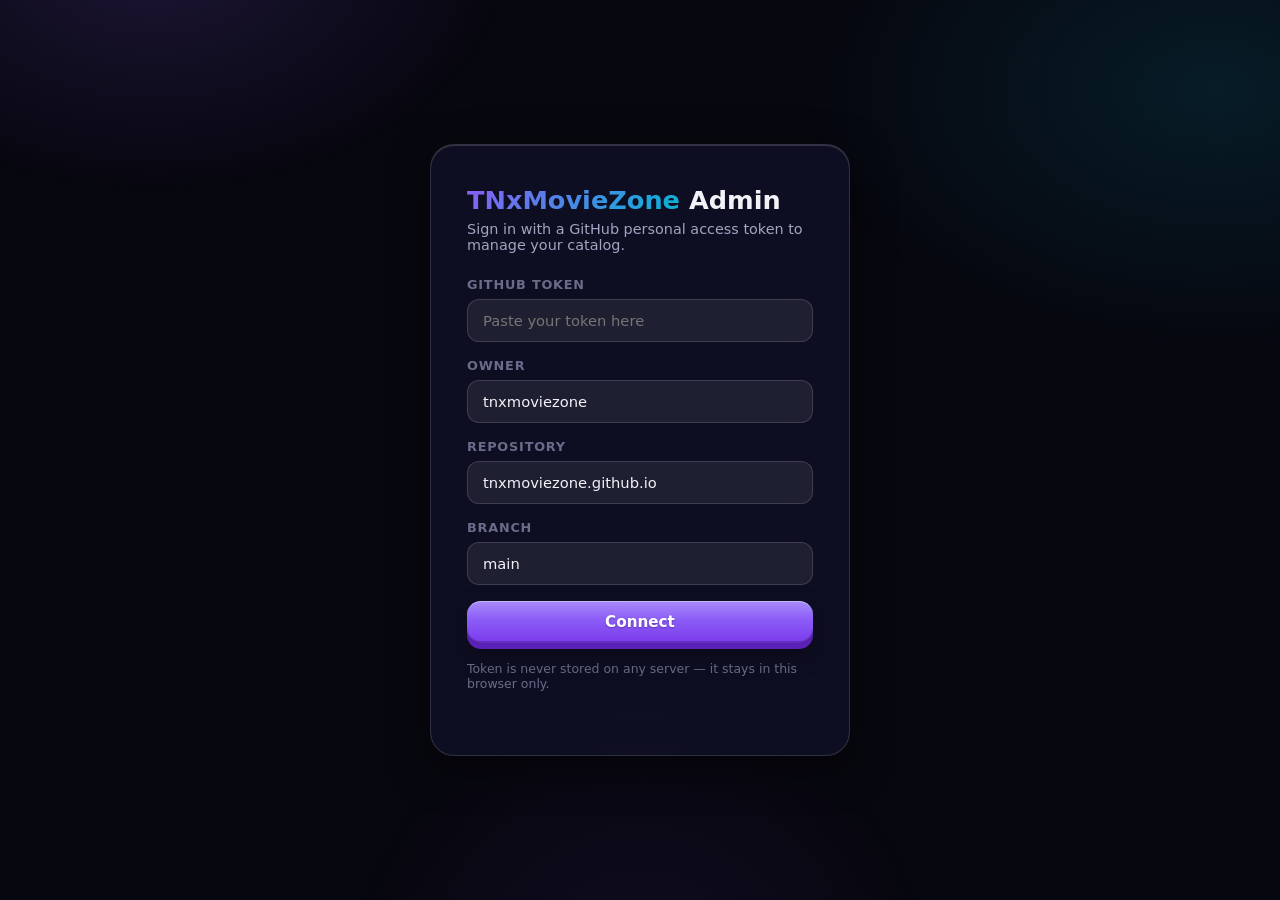
==== admin.html @ 7f8806cb "3D buttons + css v9" ====
<!DOCTYPE html>
<html lang="en" data-theme="dark">
<head>
<meta charset="UTF-8">
<meta name="viewport" content="width=device-width, initial-scale=1.0">
<title>Admin — TNxMovieZone</title>
<meta name="robots" content="noindex, nofollow">
<link rel="stylesheet" href="css/style.css?v=9">
<link rel="icon" href="logo/logo.png" type="image/png">
</head>
<body>

<!-- ============ LOGIN VIEW (div-based, NO form element) ============ -->
<div id="loginView" class="admin-login-wrap">
  <div class="login-card">
    <h1><span class="grad">TNxMovieZone</span> Admin</h1>
    <p>Sign in with a GitHub personal access token to manage your catalog.</p>
    <div class="login-err" id="loginError"></div>
    <div id="loginForm">
      <div class="field">
        <label for="ghToken">GitHub Token</label>
        <input type="password" id="ghToken" placeholder="Paste your token here" autocomplete="off" autocapitalize="off" spellcheck="false">
      </div>
      <div class="field">
        <label for="ghOwner">Owner</label>
        <input type="text" id="ghOwner" value="tnxmoviezone" autocomplete="off" spellcheck="false">
      </div>
      <div class="field">
        <label for="ghRepo">Repository</label>
        <input type="text" id="ghRepo" value="tnxmoviezone.github.io" autocomplete="off" spellcheck="false">
      </div>
      <div class="field">
        <label for="ghBranch">Branch</label>
        <input type="text" id="ghBranch" value="main" autocomplete="off" spellcheck="false">
      </div>
      <button type="button" class="btn btn-grad" id="loginBtn" style="width:100%" onclick="doAdminLogin()">Connect</button>
    </div>
    <p style="margin-top:18px;font-size:.78rem;color:var(--text-faint);">Token is never stored on any server — it stays in this browser only.</p>
  </div>
</div>

<!-- ============ DASHBOARD VIEW ============ -->
<div id="dashView" style="display:none;">
  <header class="header">
    <div class="wrap header-inner">
      <a href="index.html" class="logo">TNxMovieZone <span style="font-size:.7rem;color:var(--text-faint)">ADMIN</span></a>
      <div style="margin-left:auto;display:flex;gap:10px;">
        <button class="btn btn-ghost btn-sm" type="button" onclick="window.open('index.html','_blank')">View Site</button>
      </div>
    </div>
  </header>

  <main class="wrap">
    <div class="dash-head">
      <h1 style="font-size:1.6rem;font-weight:800;">Dashboard</h1>
      <button class="btn btn-grad" type="button" onclick="openMovieModal()">+ Add Movie</button>
    </div>

    <div class="stats">
      <div class="stat"><div class="n" id="stTotal">0</div><div class="l">Total Movies</div></div>
      <div class="stat"><div class="n" id="stFeatured">0</div><div class="l">Featured</div></div>
      <div class="stat"><div class="n" id="stTrending">0</div><div class="l">Trending</div></div>
      <div class="stat"><div class="n" id="stHidden">0</div><div class="l">Unlisted</div></div>
    </div>

    <div class="tabs">
      <button class="tab-btn on" type="button" data-tab="movies" onclick="switchTab('movies')">🎬 Movies</button>
      <button class="tab-btn" type="button" data-tab="settings" onclick="switchTab('settings')">⚙️ Site Settings</button>
      <button class="tab-btn" type="button" data-tab="cats" onclick="switchTab('cats')">🏷️ Categories</button>
      <button class="tab-btn" type="button" data-tab="ads" onclick="switchTab('ads')">📢 Ads</button>
    </div>

    <!-- Movies tab -->
    <div class="tab-pane on" id="tab-movies">
      <div class="field" style="max-width:340px;">
        <input type="text" id="movieSearch" placeholder="🔍 Filter movies..." oninput="filterMovieTable()">
      </div>
      <div class="tbl-wrap">
        <table>
          <thead>
            <tr><th>Poster</th><th>Title</th><th>Year</th><th>Genre</th><th>Flags</th><th>Status</th><th>Actions</th></tr>
          </thead>
          <tbody id="moviesTbody">
            <tr><td colspan="7" style="text-align:center;color:var(--text-faint)">Loading...</td></tr>
          </tbody>
        </table>
      </div>
    </div>

    <!-- Settings tab -->
    <div class="tab-pane" id="tab-settings">
      <div class="tbl-wrap" style="padding:24px;">
        <div class="field"><label>Site Name</label><input type="text" id="setSiteName"></div>
        <div class="field"><label>Logo URL (optional)</label><input type="text" id="setLogo"></div>
        <div class="field"><label>📤 Upload Logo from Device</label><input type="file" id="logoFile" accept="image/*" style="padding:10px;"><div id="logoUploadStatus" style="font-size:12px;color:#888;margin-top:6px;"></div></div>
        <div class="field"><button class="btn" type="button" onclick="removeLogo()" style="background:rgba(239,68,68,.12);color:#f66;border:1px solid rgba(239,68,68,.3);">🗑 Remove Logo</button></div>
        <div class="field"><label>Embed Server Template (use {tmdb} placeholder)</label><input type="text" id="setEmbed" placeholder="https://example.com/embed/movie/{tmdb}"></div>
        <div class="field"><label>📱 WhatsApp Number <small style="color:var(--text-faint)">(request/report-er jonno)</small></label><input type="text" id="setWhatsApp" placeholder="8801XXXXXXXXX"></div>
        <div class="field"><label>✈️ Telegram Link <small style="color:var(--text-faint)">(channel/group)</small></label><input type="text" id="setTelegram" placeholder="https://t.me/..."></div>
        <div class="field"><label>TMDB API Key (for auto-fill — get free at themoviedb.org)</label><input type="text" id="setTmdbKey" placeholder="Paste your TMDB API key" autocomplete="off" spellcheck="false"></div>
        <div class="field"><label>Announcement / Notice (optional)</label><input type="text" id="setNotice"></div>
        <div class="check-row"><input type="checkbox" id="setDarkDefault" checked> <label for="setDarkDefault" style="margin:0">Dark theme by default</label></div>
        <div style="margin-top:20px;display:flex;gap:12px;flex-wrap:wrap;"><button class="btn btn-grad" type="button" onclick="saveSettings()">Save Settings</button><button class="btn btn-danger" type="button" onclick="doLogout()">Disconnect</button></div>
      </div>
    </div>

    <!-- Categories tab -->
    <div class="tab-pane" id="tab-cats">
      <div class="tbl-wrap" style="padding:24px;">
        <div class="field"><label>Categories (one per line)</label><textarea id="setCats" rows="8"></textarea></div>
        <div><button class="btn btn-grad" type="button" onclick="saveCategories()">Save Categories</button></div>
      </div>
    </div>

    <!-- Ads tab -->
    <div class="tab-pane" id="tab-ads">
      <div class="tbl-wrap" style="padding:24px;">
        <div class="check-row" style="margin-bottom:16px;"><input type="checkbox" id="adsHeadEnabled"> <label for="adsHeadEnabled" style="margin:0">Enable Head Code</label></div>
        <div class="field"><label>Head Code (paste ad script for &lt;head&gt;)</label><textarea id="adsHead" rows="5" placeholder="<script>...</script>" spellcheck="false"></textarea></div>
        <div class="check-row" style="margin-bottom:16px;"><input type="checkbox" id="adsBodyEnabled"> <label for="adsBodyEnabled" style="margin:0">Enable Body Code</label></div>
        <div class="field"><label>Body Code (banner / popup ad code)</label><textarea id="adsBody" rows="5" placeholder="<script>...</script>" spellcheck="false"></textarea></div>
        <div><button class="btn btn-grad" type="button" onclick="saveAds()">Save Ads</button></div>
      </div>
    </div>
  </main>
</div>

<!-- ============ MOVIE MODAL ============ -->
<div class="modal-bg" id="movieModal">
  <div class="modal" style="position:relative;">
    <button type="button" class="modal-back" onclick="closeMovieModal()" aria-label="Back">← Back</button>
    <h2 id="modalTitle">Add Movie</h2>
    <input type="hidden" id="mId">
    <div class="field" id="tmdbSearchWrap" style="margin-bottom:16px;">
      <label>🔍 TMDB Search (auto-fill)</label>
      <input type="text" id="tmdbSearch" placeholder="Type movie name…" autocomplete="off" spellcheck="false">
      <div id="tmdbResults" style="display:none;max-height:220px;overflow-y:auto;margin-top:8px;border:1px solid rgba(139,92,246,.25);border-radius:12px;"></div>
    </div>
    <div class="grid2" style="display:grid;grid-template-columns:1fr 1fr;gap:14px;">
      <div class="field"><label>Title *</label><input type="text" id="mTitle"></div>
      <div class="field"><label>Year</label><input type="text" id="mYear"></div>
      <div class="field" style="grid-column:1/-1;"><label>🎬 Content Type</label><div id="typeSelect" class="cat-select"></div></div>
      <div class="field"><label>Release Date</label><input type="date" id="mReleaseDate"></div>
      <div class="field"><label>Genre</label><input type="text" id="mGenre"></div>
      <div class="field"><label>📂 Category <small style="color:var(--text-faint)">(TMDB theke auto-select hobe)</small></label><div id="catSelect" class="cat-select"></div><div style="display:flex;gap:8px;margin-top:8px;"><select id="catDropdown" style="flex:1;"><option value="">— Category select koro —</option></select><input type="text" id="newCatInput" placeholder="Notun category..." style="flex:1;"><button type="button" class="btn btn-ghost btn-sm" id="addCatBtn">+ Add</button></div></div>
      <div class="field"><label>Language</label><input type="text" id="mLang" placeholder="English, Hindi, Bengali…"></div>
      <div class="field"><label>Country</label><input type="text" id="mCountry" placeholder="USA, India, Bangladesh…"></div>
      <div class="field"><label>TMDB ID</label><input type="text" id="mTmdb"></div>
      <div class="field"><label>Rating (e.g. 8.2)</label><input type="text" id="mRating"></div>
      <div class="field"><label>Duration</label><input type="text" id="mDuration" placeholder="2h 15m"></div>
      <div class="field"><label>Director</label><input type="text" id="mDirector"></div>
      <div class="field"><label>Cast (comma separated)</label><input type="text" id="mCast"></div>
    </div>
    <div class="field"><label>Poster URL</label><input type="text" id="mPoster"></div>
    <div class="field"><label>📤 Upload Poster from Device (4K supported)</label><input type="file" id="mPosterFile" accept="image/*" style="padding:10px;"><div id="posterUploadStatus" style="font-size:12px;color:#888;margin-top:4px;"></div></div>
    <div class="field"><label>Backdrop URL</label><input type="text" id="mBackdrop"></div>
    <div class="field"><label>📤 Upload Backdrop from Device (4K supported)</label><input type="file" id="mBackdropFile" accept="image/*" style="padding:10px;"><div id="backdropUploadStatus" style="font-size:12px;color:#888;margin-top:4px;"></div></div>
    <div class="field">
      <label>🎬 Video Servers <small style="color:var(--text-faint)">(embed / iframe supported)</small></label>
      <div id="serverList"></div>
      <button type="button" class="btn btn-ghost btn-sm" id="addServerBtn" style="margin-top:8px;">+ Add Server</button>
    </div>
    <div class="field"><label>Description</label><textarea id="mDesc" rows="4"></textarea></div>
    <div class="field"><label>Search Keywords / Tags <small style="color:var(--text-faint)">(comma separated — improves search)</small></label><input type="text" id="mTags" placeholder="action thriller, rajinikanth, jailer..."></div>
    <div class="field"><label>🎬 Trailer URL <small style="color:var(--text-faint)">(YouTube)</small></label><input type="text" id="mTrailer" placeholder="https://youtube.com/watch?v=..."></div>
    <div class="field"><label>🏷️ Quality</label><select id="mQuality"><option value="">— Select —</option><option>HD</option><option>FHD</option><option>4K</option><option>CAM</option><option>HDTS</option><option>HDTC</option><option>DVD</option><option>WEB-DL</option><option>BluRay</option></select></div>
    <div class="field"><label>📺 Episodes <small style="color:var(--text-faint)">(thakle Web Series-e show hobe)</small></label><input type="text" id="mEpisodes" placeholder="e.g. 12 ba S1: 8, S2: 10"></div>
    <div class="field"><label>🔞 Age Rating</label><select id="mAge"><option value="">— Select —</option><option>U</option><option>U/A</option><option>A</option><option>18+</option></select></div>
    <div style="display:flex;gap:18px;flex-wrap:wrap;margin-top:6px;">
      <label class="toggle-row"><input type="checkbox" id="mFeatured" class="toggle-input"><span class="toggle-sw"></span> Featured</label>
      <label class="toggle-row"><input type="checkbox" id="mTrending" class="toggle-input"><span class="toggle-sw"></span> Trending</label>
      <label class="toggle-row"><input type="checkbox" id="mListed" class="toggle-input" checked><span class="toggle-sw"></span> Listed <small style="color:var(--text-faint)">(visible on site)</small></label>
    </div>
    <div class="modal-actions">
      <button class="btn btn-ghost" type="button" onclick="closeMovieModal()">Cancel</button>
      <button class="btn btn-danger" type="button" id="mDeleteBtn" style="display:none" onclick="deleteMovie()">Delete</button>
      <button class="btn btn-grad" type="button" onclick="saveMovie()">Save Movie</button>
    </div>
  </div>
</div>

<div class="toast" id="toast"></div>

<script src="js/admin.js?v=6"></script>
</body>
</html>
---- css/style.css ----
/* ============================================================
   VIOLETFLEX — Premium dark streaming theme
   Electric purple #8b5cf6 + cyan #06b6d4 gradient accents
   Glassmorphism cards, smooth animations
   ============================================================ */

:root {
  --bg-0: #07070f;
  --bg-1: #0c0c1a;
  --bg-2: #12122a;
  --purple: #8b5cf6;
  --purple-soft: #a78bfa;
  --cyan: #06b6d4;
  --cyan-soft: #22d3ee;
  --grad: linear-gradient(135deg, #8b5cf6 0%, #06b6d4 100%);
  --grad-soft: linear-gradient(135deg, rgba(139,92,246,.25) 0%, rgba(6,182,212,.25) 100%);
  --text: #f1f1f7;
  --text-dim: #a3a3c2;
  --text-faint: #6b6b8a;
  --glass: rgba(255,255,255,.07);
  --glass-border: rgba(255,255,255,.14);
  --glass-highlight: rgba(255,255,255,.16);
  --card: rgba(18,18,42,.72);
  --danger: #f43f5e;
  --success: #10b981;
  --warn: #f59e0b;
  --radius: 16px;
  --shadow: 0 12px 40px rgba(0,0,0,.55);
  --transition: .28s cubic-bezier(.4,0,.2,1);
}

[data-theme="light"] {
  --bg-0: #f4f4fa;
  --bg-1: #ffffff;
  --bg-2: #eceaf7;
  --text: #17172b;
  --text-dim: #55557a;
  --text-faint: #9a9ab5;
  --glass: rgba(255,255,255,.65);
  --glass-border: rgba(20,20,60,.10);
  --card: rgba(255,255,255,.85);
  --shadow: 0 12px 40px rgba(80,70,160,.14);
}

* { margin: 0; padding: 0; box-sizing: border-box; }

html { scroll-behavior: smooth; }

body {
  font-family: 'Inter', 'Segoe UI', system-ui, -apple-system, sans-serif;
  background: var(--bg-0);
  color: var(--text);
  min-height: 100vh;
  transition: background var(--transition), color var(--transition);
  overflow-x: hidden;
}

/* Ambient background glow */
body::before {
  content: '';
  position: fixed;
  inset: 0;
  pointer-events: none;
  z-index: 0;
  background:
    radial-gradient(600px 400px at 12% -5%, rgba(139,92,246,.16), transparent 60%),
    radial-gradient(700px 450px at 95% 10%, rgba(6,182,212,.12), transparent 60%),
    radial-gradient(500px 500px at 50% 110%, rgba(139,92,246,.08), transparent 60%);
}

[data-theme="light"] body::before { opacity: .5; }

a { color: inherit; text-decoration: none; }
button { font-family: inherit; cursor: pointer; }
img { display: block; max-width: 100%; }

.wrap { max-width: 100%; margin: 0 auto; padding: 0 20px; position: relative; z-index: 1; }

/* ---------- Header ---------- */
.header {
  position: sticky;
  top: 0;
  z-index: 50;
  backdrop-filter: blur(28px) saturate(180%);
  -webkit-backdrop-filter: blur(28px) saturate(180%);
  background: color-mix(in srgb, var(--bg-0) 72%, transparent);
  border-bottom: 1px solid var(--glass-border);
}
.header-inner {
  display: flex;
  align-items: center;
  gap: 18px;
  height: 64px;
}
.logo {
  font-size: 1.45rem;
  font-weight: 800;
  letter-spacing: -.5px;
  background: var(--grad);
  -webkit-background-clip: text;
  background-clip: text;
  color: transparent;
  white-space: nowrap;
}
.logo img { height: 34px; width: auto; }
.nav { display: flex; gap: 4px; margin-left: 8px; }
.nav a {
  padding: 8px 14px;
  border-radius: 10px;
  font-size: .9rem;
  font-weight: 600;
  color: var(--text-dim);
  transition: var(--transition);
}
.nav a:hover, .nav a.active { color: var(--text); background: var(--glass); }
.header-search { margin-left: auto; position: relative; }
.header-search input {
  width: 220px;
  padding: 10px 14px 10px 38px;
  border-radius: 12px;
  border: 1px solid var(--glass-border);
  background: var(--glass);
  color: var(--text);
  font-size: .88rem;
  outline: none;
  transition: var(--transition);
}
.header-search input:focus { border-color: var(--purple); box-shadow: 0 0 0 3px rgba(139,92,246,.18); width: 280px; }
.header-search .icon { position: absolute; left: 12px; top: 50%; transform: translateY(-50%); opacity: .55; }
.icon-btn {
  width: 40px; height: 40px;
  border-radius: 12px;
  border: 1px solid var(--glass-border);
  background: var(--glass);
  color: var(--text);
  font-size: 1.1rem;
  display: grid; place-items: center;
  backdrop-filter: blur(12px); -webkit-backdrop-filter: blur(12px);
  box-shadow: inset 0 1px 0 var(--glass-highlight), 0 3px 0 rgba(0,0,0,.25), 0 6px 14px rgba(0,0,0,.3);
  transition: var(--transition);
}
.icon-btn:hover { border-color: var(--purple); transform: translateY(-1px); }
.icon-btn:active { transform: translateY(2px); box-shadow: inset 0 1px 0 var(--glass-highlight), 0 1px 0 rgba(0,0,0,.25); }

/* ---------- Buttons ---------- */
.btn {
  display: inline-flex; align-items: center; justify-content: center; gap: 8px;
  padding: 12px 26px;
  border: none; border-radius: 14px;
  font-size: .95rem; font-weight: 700;
  transition: var(--transition);
}
.btn-grad {
  background: linear-gradient(180deg, #a78bfa 0%, #8b5cf6 45%, #7c3aed 100%);
  color: #fff;
  text-shadow: 0 1px 2px rgba(0,0,0,.3);
  box-shadow: inset 0 1px 0 rgba(255,255,255,.35), inset 0 -2px 0 rgba(0,0,0,.2), 0 6px 0 #5b21b6, 0 10px 24px rgba(0,0,0,.4);
}
.btn-grad:hover { transform: translateY(-2px); box-shadow: inset 0 1px 0 rgba(255,255,255,.35), inset 0 -2px 0 rgba(0,0,0,.2), 0 8px 0 #5b21b6, 0 14px 32px rgba(139,92,246,.45); }
.btn-grad:active { transform: translateY(4px); box-shadow: inset 0 1px 0 rgba(255,255,255,.25), inset 0 -1px 0 rgba(0,0,0,.2), 0 2px 0 #5b21b6, 0 4px 12px rgba(0,0,0,.4); }
.btn-ghost {
  background: var(--glass); color: var(--text);
  border: 1px solid var(--glass-border);
  backdrop-filter: blur(16px); -webkit-backdrop-filter: blur(16px);
  box-shadow: inset 0 1px 0 var(--glass-highlight), 0 4px 0 rgba(0,0,0,.25), 0 8px 20px rgba(0,0,0,.3);
}
.btn-ghost:hover { border-color: var(--purple); transform: translateY(-2px); box-shadow: inset 0 1px 0 var(--glass-highlight), 0 6px 0 rgba(0,0,0,.25), 0 12px 24px rgba(0,0,0,.35); }
.btn-ghost:active { transform: translateY(3px); box-shadow: inset 0 1px 0 var(--glass-highlight), 0 1px 0 rgba(0,0,0,.25), 0 4px 10px rgba(0,0,0,.3); }
.btn-danger { background: rgba(244,63,94,.14); color: var(--danger); border: 1px solid rgba(244,63,94,.35); }
.btn-danger:hover { background: rgba(244,63,94,.25); }
.btn-sm { padding: 8px 16px; font-size: .82rem; border-radius: 10px; }
.btn:disabled { opacity: .5; cursor: not-allowed; transform: none; }

/* ---------- Hero ---------- */
.hero {
  position: relative;
  border-radius: 24px;
  overflow: hidden;
  margin: 22px 0 34px;
  min-height: 460px;
  display: flex;
  align-items: flex-end;
  box-shadow: var(--shadow);
  isolation: isolate;
}
.hero-bg { position: absolute; inset: 0; z-index: -2; }
.hero-bg img { width: 100%; height: 100%; object-fit: cover; }
.hero-shade {
  position: absolute; inset: 0; z-index: -1;
  background: linear-gradient(180deg, rgba(7,7,15,.25) 0%, rgba(7,7,15,.55) 45%, var(--bg-0) 100%),
              linear-gradient(90deg, rgba(7,7,15,.75) 0%, transparent 60%);
}
/* Light mode billboard: soft light — backdrop visible */
[data-theme="light"] .hero-shade {
  background: linear-gradient(180deg, rgba(244,244,250,.05) 0%, rgba(244,244,250,.2) 60%, var(--bg-0) 100%),
              linear-gradient(90deg, rgba(244,244,250,.6) 0%, rgba(244,244,250,.12) 55%, transparent 85%);
}
[data-theme="light"] .hero-bg img { filter:none; }
[data-theme="light"] .hero-title { color:#0d0d1f; text-shadow:none; }
[data-theme="light"] .hero-desc { color:#33334f; text-shadow:none; }
[data-theme="light"] .hero-meta { color:#44445f; text-shadow:none; }
[data-theme="light"] .hero-badge { background:rgba(255,255,255,.7); }
.hero-content { padding: 44px; max-width: 640px; animation: riseIn .7s ease both; }
.hero-badge {
  display: inline-flex; align-items: center; gap: 8px;
  font-size: .75rem; font-weight: 700; letter-spacing: 1.5px; text-transform: uppercase;
  padding: 7px 14px; border-radius: 999px;
  background: var(--glass); border: 1px solid var(--glass-border);
  backdrop-filter: blur(16px); color: var(--cyan-soft); margin-bottom: 16px;
}
.hero-title {
  font-size: clamp(2rem, 4.5vw, 3.4rem);
  font-weight: 800; letter-spacing: -1px; line-height: 1.08; margin-bottom: 12px;
}
.hero-meta { display: flex; flex-wrap: wrap; gap: 10px; align-items: center; color: var(--text-dim); font-size: .9rem; margin-bottom: 14px; }
.imdb { background: #f5c518; color: #000; font-weight: 800; font-size: .78rem; padding: 3px 8px; border-radius: 6px; }
.hero-desc { color: var(--text-dim); font-size: .98rem; line-height: 1.65; margin-bottom: 22px; display: -webkit-box; -webkit-line-clamp: 3; -webkit-box-orient: vertical; overflow: hidden; }
.hero-actions { display: flex; gap: 12px; flex-wrap: wrap; }
.hero-dots { position: absolute; bottom: 10px; right: 30px; display: flex; gap: 8px; }
.hero-dots button { width: 26px; height: 5px; border-radius: 3px; border: none; background: rgba(255,255,255,.25); transition: var(--transition); }
.hero-dots button.on { background: var(--grad); width: 40px; }

@keyframes riseIn { from { opacity: 0; transform: translateY(24px); } to { opacity: 1; transform: none; } }
@keyframes fadeIn { from { opacity: 0; } to { opacity: 1; } }

/* ---------- Rows ---------- */
.row-sec { margin-bottom: 36px; }
.row-head { display: flex; align-items: center; justify-content: space-between; margin-bottom: 16px; }
.row-title { font-size: 1.25rem; font-weight: 800; letter-spacing: -.3px; display: flex; align-items: center; gap: 10px; }
.row-title::before { content: ''; width: 5px; height: 22px; border-radius: 3px; background: var(--grad); }
.row-link { font-size: .85rem; font-weight: 600; color: var(--cyan-soft); }
.poster-row { display: flex; gap: 14px; overflow-x: auto; padding: 6px 2px 14px; scrollbar-width: thin; scrollbar-color: var(--purple) transparent; }
.poster-row::-webkit-scrollbar { height: 6px; }
.poster-row::-webkit-scrollbar-thumb { background: var(--grad); border-radius: 3px; }

.card {
  flex: 0 0 168px;
  border-radius: var(--radius);
  overflow: hidden;
  background: var(--card);
  border: 1px solid var(--glass-border);
  backdrop-filter: blur(22px) saturate(160%);
  -webkit-backdrop-filter: blur(22px) saturate(160%);
  box-shadow: inset 0 1px 0 var(--glass-highlight), 0 8px 32px rgba(0,0,0,.35);
  transition: var(--transition);
  animation: fadeIn .5s ease both;
}
.card:hover { transform: translateY(-7px) scale(1.02); border-color: rgba(139,92,246,.5); box-shadow: 0 18px 44px rgba(139,92,246,.22); }
.card-poster { position: relative; aspect-ratio: 2/3; overflow: hidden; }
.card-poster img { width: 100%; height: 100%; object-fit: cover; transition: transform .5s ease; }
.card:hover .card-poster img { transform: scale(1.07); }
.card-play {
  position: absolute; inset: 0; display: grid; place-items: center;
  background: rgba(7,7,15,.45); opacity: 0; transition: var(--transition);
}
.card:hover .card-play { opacity: 1; }
.card-play span {
  width: 52px; height: 52px; border-radius: 50%;
  background: var(--grad); display: grid; place-items: center;
  font-size: 1.2rem; color: #fff; box-shadow: 0 8px 24px rgba(139,92,246,.5);
}
.card-badge { position: absolute; top: 8px; left: 8px; font-size: .68rem; font-weight: 800; padding: 4px 9px; border-radius: 8px; background: var(--grad); color: #fff; }
.card-info { padding: 11px 12px 13px; }
.card-title { font-size: .88rem; font-weight: 700; white-space: nowrap; overflow: hidden; text-overflow: ellipsis; margin-bottom: 5px; }
.card-sub { font-size: .76rem; color: var(--text-faint); display: flex; justify-content: space-between; align-items: center; }
.card-sub .imdb { font-size: .68rem; padding: 2px 6px; }

/* ---------- Category chips ---------- */
.chips { display: flex; gap: 10px; overflow-x: auto; padding: 4px 2px 12px; margin-bottom: 8px; }
.chip {
  flex: 0 0 auto; padding: 9px 18px; border-radius: 999px;
  background: var(--glass); border: 1px solid var(--glass-border);
  font-size: .85rem; font-weight: 600; color: var(--text-dim);
  transition: var(--transition);
}
.chip:hover { border-color: var(--purple); color: var(--text); }
.chip.on { background: var(--grad); color: #fff; border-color: transparent; box-shadow: 0 6px 18px rgba(139,92,246,.35); }

/* ---------- Grid ---------- */
.grid { display: grid; grid-template-columns: repeat(auto-fill, minmax(160px, 1fr)); gap: 16px; }
.grid .card { flex: none; }

/* ---------- Movie detail ---------- */
.detail-hero { position: relative; border-radius: 24px; overflow: hidden; margin: 22px 0; min-height: 420px; isolation: isolate; box-shadow: var(--shadow); }
.detail-body { display: flex; gap: 28px; margin: -110px 0 30px; position: relative; z-index: 2; padding: 0 30px; }
.detail-poster { width: 230px; flex: none; aspect-ratio: 2/3; border-radius: 18px; overflow: hidden; box-shadow: var(--shadow); border: 1px solid var(--glass-border); }
.detail-poster img { width: 100%; height: 100%; object-fit: cover; display: block; }
.detail-info { padding-top: 118px; flex: 1; min-width: 0; }
.detail-title { font-size: clamp(1.7rem, 3.5vw, 2.6rem); font-weight: 800; letter-spacing: -.5px; margin-bottom: 10px; }
.detail-meta { display: flex; flex-wrap: wrap; gap: 10px; align-items: center; color: var(--text-dim); font-size: .92rem; margin-bottom: 14px; }
.detail-desc { color: var(--text-dim); line-height: 1.7; margin-bottom: 20px; max-width: 720px; }
.detail-extra { display: grid; grid-template-columns: repeat(auto-fit, minmax(200px, 1fr)); gap: 12px; margin-bottom: 22px; }
.extra-box { background: var(--card); border: 1px solid var(--glass-border); border-radius: 12px; padding: 12px 16px; backdrop-filter: blur(18px); box-shadow: inset 0 1px 0 var(--glass-highlight); }
.extra-box .k { font-size: .72rem; text-transform: uppercase; letter-spacing: 1px; color: var(--text-faint); margin-bottom: 4px; }
.extra-box .v { font-weight: 600; font-size: .92rem; }

/* ---------- Watch page ---------- */
.player-wrap { margin: 22px 0; }
.server-bar {
  display: flex; gap: 10px; flex-wrap: wrap; align-items: center;
  background: var(--card); border: 1px solid var(--glass-border);
  border-radius: 16px; padding: 14px 18px; margin-bottom: 16px;
  backdrop-filter: blur(14px);
}
.server-bar .lbl { font-size: .82rem; font-weight: 700; text-transform: uppercase; letter-spacing: 1px; color: var(--text-faint); margin-right: 6px; }
.srv-btn {
  padding: 10px 20px; border-radius: 12px; border: 1px solid var(--glass-border);
  background: var(--glass); color: var(--text-dim); font-weight: 700; font-size: .88rem;
  transition: var(--transition);
}
.srv-btn:hover { border-color: var(--cyan); color: var(--text); }
.srv-btn.on { background: var(--grad); color: #fff; border-color: transparent; box-shadow: 0 6px 18px rgba(139,92,246,.4); }
.player-frame {
  position: relative; border-radius: 20px; overflow: hidden;
  background: #000; aspect-ratio: 16/9; box-shadow: var(--shadow);
  border: 1px solid var(--glass-border);
}
.player-frame iframe, .player-frame video { position: absolute; inset: 0; width: 100%; height: 100%; border: none; }
.player-loading {
  position: absolute; inset: 0; display: grid; place-items: center;
  background: #050508; color: var(--text-dim); flex-direction: column; gap: 14px;
}
.spinner {
  width: 52px; height: 52px; border-radius: 50%;
  border: 4px solid rgba(139,92,246,.2); border-top-color: var(--purple);
  animation: spin 1s linear infinite;
}
@keyframes spin { to { transform: rotate(360deg); } }
.toast {
  position: fixed; bottom: 26px; left: 50%; transform: translateX(-50%) translateY(80px);
  background: var(--card); border: 1px solid var(--glass-border);
  backdrop-filter: blur(16px); padding: 13px 22px; border-radius: 14px;
  font-size: .9rem; font-weight: 600; z-index: 200; opacity: 0; transition: var(--transition);
  box-shadow: var(--shadow); max-width: 90vw; text-align: center;
}
.toast.show { opacity: 1; transform: translateX(-50%) translateY(0); }

/* ---------- Admin ---------- */
.admin-login-wrap { min-height: 100vh; display: grid; place-items: center; padding: 20px; }
.login-card {
  width: 100%; max-width: 420px;
  background: var(--card); border: 1px solid var(--glass-border);
  border-radius: 24px; padding: 40px 36px;
  backdrop-filter: blur(30px) saturate(170%); -webkit-backdrop-filter: blur(30px) saturate(170%);
  box-shadow: inset 0 1px 0 var(--glass-highlight), var(--shadow);
  animation: riseIn .5s ease both;
}
.login-card h1 { font-size: 1.6rem; font-weight: 800; margin-bottom: 6px; }
.login-card h1 .grad { background: var(--grad); -webkit-background-clip: text; background-clip: text; color: transparent; }
.login-card p { color: var(--text-dim); font-size: .9rem; margin-bottom: 24px; }
.field { margin-bottom: 16px; }
.field label { display: block; font-size: .8rem; font-weight: 700; text-transform: uppercase; letter-spacing: .8px; color: var(--text-faint); margin-bottom: 7px; }
.field input, .field select, .field textarea {
  width: 100%; padding: 12px 15px; border-radius: 12px;
  border: 1px solid var(--glass-border); background: var(--glass);
  color: var(--text); font-size: .92rem; font-family: inherit; outline: none;
  transition: var(--transition);
}
.field input:focus, .field select:focus, .field textarea:focus { border-color: var(--purple); box-shadow: 0 0 0 3px rgba(139,92,246,.16); }
.field textarea { min-height: 90px; resize: vertical; }
.login-err { display: none; background: rgba(244,63,94,.12); border: 1px solid rgba(244,63,94,.35); color: #fb7185; padding: 11px 15px; border-radius: 12px; font-size: .86rem; margin-bottom: 16px; }
.login-err.show { display: block; }

.dash-head { display: flex; align-items: center; justify-content: space-between; padding: 22px 0; flex-wrap: wrap; gap: 14px; }
.stats { display: grid; grid-template-columns: repeat(auto-fit, minmax(150px, 1fr)); gap: 14px; margin-bottom: 26px; }
.stat {
  background: var(--card); border: 1px solid var(--glass-border); border-radius: 16px;
  padding: 20px; backdrop-filter: blur(14px); position: relative; overflow: hidden;
}
.stat::after { content: ''; position: absolute; top: 0; left: 0; right: 0; height: 3px; background: var(--grad); }
.stat .n { font-size: 1.9rem; font-weight: 800; }
.stat .l { font-size: .78rem; color: var(--text-faint); text-transform: uppercase; letter-spacing: 1px; margin-top: 4px; }

.tabs { display: flex; gap: 8px; margin-bottom: 20px; flex-wrap: wrap; position: sticky; top: 64px; z-index: 40; padding: 10px 0; background: color-mix(in srgb, var(--bg-0) 82%, transparent); backdrop-filter: blur(14px); }
.tab-btn { padding: 10px 20px; border-radius: 12px; border: 1px solid var(--glass-border); background: var(--glass); color: var(--text-dim); font-weight: 700; font-size: .88rem; transition: var(--transition); }
.tab-btn.on { background: var(--grad); color: #fff; border-color: transparent; }
.tab-pane { display: none; animation: fadeIn .35s ease; }
.tab-pane.on { display: block; }

.tbl-wrap { overflow-x: auto; border-radius: 16px; border: 1px solid var(--glass-border); background: var(--card); backdrop-filter: blur(14px); }
table { width: 100%; border-collapse: collapse; font-size: .88rem; }
th { text-align: left; padding: 13px 16px; font-size: .74rem; text-transform: uppercase; letter-spacing: 1px; color: var(--text-faint); border-bottom: 1px solid var(--glass-border); white-space: nowrap; }
td { padding: 12px 16px; border-bottom: 1px solid var(--glass-border); vertical-align: middle; }
tr:last-child td { border-bottom: none; }
tr:hover td { background: rgba(139,92,246,.05); }
.tbl-poster { width: 44px; height: 64px; object-fit: cover; border-radius: 8px; }
.pill { display: inline-block; font-size: .7rem; font-weight: 700; padding: 4px 10px; border-radius: 999px; background: var(--grad-soft); border: 1px solid var(--glass-border); }
.row-actions { display: flex; gap: 8px; white-space: nowrap; }

/* Modal */
.modal-bg { position: fixed; inset: 0; background: rgba(4,4,10,.72); backdrop-filter: blur(8px); z-index: 100; display: none; align-items: flex-start; justify-content: center; padding: 30px 16px; overflow-y: auto; }
.modal-bg.show { display: flex; }
.modal {
  width: 100%; max-width: 640px; background: var(--card);
  border: 1px solid var(--glass-border); border-radius: 22px; padding: 30px;
  backdrop-filter: blur(30px) saturate(170%);
  -webkit-backdrop-filter: blur(30px) saturate(170%);
  box-shadow: inset 0 1px 0 var(--glass-highlight), var(--shadow);
  animation: riseIn .35s ease both;
}
.modal h2 { font-size: 1.3rem; font-weight: 800; margin-bottom: 20px; }
.modal .grid2 { display: grid; grid-template-columns: 1fr 1fr; gap: 14px; }
.modal-actions { display: flex; gap: 12px; justify-content: flex-end; margin-top: 22px; }
.check-row { display: flex; align-items: center; gap: 10px; font-size: .9rem; font-weight: 600; }
.check-row input { width: 18px; height: 18px; accent-color: var(--purple); }

.footer { border-top: 1px solid var(--glass-border); margin-top: 50px; padding: 30px 0; color: var(--text-faint); font-size: .85rem; }
.footer-inner { display: flex; justify-content: space-between; align-items: center; flex-wrap: wrap; gap: 12px; }

/* Empty / loading states */
.empty { text-align: center; padding: 60px 20px; color: var(--text-faint); }
.empty .big { font-size: 3rem; margin-bottom: 12px; }
.skel { border-radius: var(--radius); background: linear-gradient(90deg, var(--glass) 25%, rgba(255,255,255,.09) 50%, var(--glass) 75%); background-size: 200% 100%; animation: shimmer 1.4s infinite; }
@keyframes shimmer { to { background-position: -200% 0; } }

/* Search results dropdown */
.search-results {
  position: absolute; top: calc(100% + 8px); right: 0; width: 340px; max-height: 420px; overflow-y: auto;
  background: var(--bg-1); border: 1px solid var(--glass-border); border-radius: 16px;
  box-shadow: var(--shadow); z-index: 60; display: none;
}
.search-results.show { display: block; animation: fadeIn .25s ease; }
.sr-item { display: flex; gap: 12px; padding: 10px 14px; align-items: center; transition: var(--transition); }
.sr-item:hover { background: rgba(139,92,246,.08); }
.sr-item img { width: 40px; height: 58px; object-fit: cover; border-radius: 8px; }
.sr-item .t { font-weight: 700; font-size: .88rem; }
.sr-item .s { font-size: .76rem; color: var(--text-faint); }

/* Responsive */
@media (max-width: 860px) {
  .wrap { padding: 0 20px; }
  .nav { display: none; }
  .header-search input { width: 150px; }
  .header-search input:focus { width: 180px; }
  .hero { min-height: 380px; }
  .hero-content { padding: 26px; }
  .card { flex-basis: 138px; }
  .detail-body { flex-direction: column; padding: 0 18px; margin-top: -80px; }
  .detail-poster { flex: none; width: 150px; }
  .detail-top-row { gap:14px; }
  .detail-side-extra .detail-extra { grid-template-columns:1fr; gap:8px; }
  .detail-side-extra .extra-box { padding:10px 12px; }
  .detail-side-extra .extra-box .k { font-size:10px; }
  .detail-side-extra .extra-box .v { font-size:13px; }
  .detail-info { padding-top: 0; }
  .modal .grid2 { grid-template-columns: 1fr; }
  .dash-head { flex-direction: column; align-items: flex-start; }
}

/* Toggle switch */
.toggle-row { display:inline-flex; align-items:center; gap:10px; cursor:pointer; font-size:14px; color:var(--text); }
.toggle-input { display:none; }
.toggle-sw {
  width:44px; height:24px; border-radius:999px; flex:none;
  background:rgba(255,255,255,.12); border:1px solid rgba(255,255,255,.15);
  position:relative; transition:all .25s ease;
}
.toggle-sw::after {
  content:''; position:absolute; top:2px; left:2px;
  width:18px; height:18px; border-radius:50%;
  background:#888; transition:all .25s ease;
}
.toggle-input:checked + .toggle-sw {
  background:linear-gradient(135deg,#8b5cf6,#06b6d4);
  border-color:transparent;
}
.toggle-input:checked + .toggle-sw::after { left:22px; background:#fff; }
.toggle-sw.toggle-sm { width:36px; height:20px; }
.toggle-sw.toggle-sm::after { width:14px; height:14px; }
.toggle-input:checked + .toggle-sw.toggle-sm::after { left:18px; }

.detail-poster-col { display:flex; flex-direction:column; gap:12px; flex:none; }
.detail-top-row { display:flex; gap:20px; align-items:flex-start; min-width:0; }
.detail-side-extra { flex:1; min-width:0; padding-top:4px; }
.detail-side-extra .detail-extra { grid-template-columns:1fr; margin-bottom:0; }
.detail-hero { position:relative; }
.back-overlay {
  position:absolute; top:16px; left:16px; z-index:5;
  background:rgba(255,255,255,.92) !important;
  color:#1a1a2e !important;
  font-weight:700;
  backdrop-filter:blur(8px); -webkit-backdrop-filter:blur(8px);
  box-shadow:0 4px 16px rgba(0,0,0,.3);
}
.btn-watch-side { text-align:center; }

/* Hero cast strip */
.hero-cast { display:flex; gap:8px; margin:12px 0 4px; }
.hcast-item img { width:38px; height:38px; border-radius:50%; object-fit:cover; border:2px solid rgba(139,92,246,.4); }
.hcast-noimg { width:38px; height:38px; border-radius:50%; display:grid; place-items:center; font-size:1.1rem; background:var(--grad-soft); border:2px solid rgba(139,92,246,.4); }

/* Search results full grid */
.search-grid { display:grid; grid-template-columns:repeat(auto-fill,minmax(140px,1fr)); gap:16px; margin-top:14px; }
.search-grid .card { animation:riseIn .5s cubic-bezier(.22,1,.36,1) both; }
.search-grid .card:nth-child(2) { animation-delay:.04s; }
.search-grid .card:nth-child(3) { animation-delay:.08s; }
.search-grid .card:nth-child(4) { animation-delay:.12s; }
.search-grid .card:nth-child(5) { animation-delay:.16s; }
.search-grid .card:nth-child(n+6) { animation-delay:.2s; }
#searchSec .row-head { display:flex; align-items:center; justify-content:space-between; }

/* Cast — horizontal auto-adjust scroll */
.cast-grid { display:flex; gap:12px; margin-top:12px; overflow-x:auto; padding-bottom:8px; -webkit-overflow-scrolling:touch; scrollbar-width:thin; }
.cast-grid::-webkit-scrollbar { height:6px; }
.cast-grid::-webkit-scrollbar-thumb { background:rgba(139,92,246,.4); border-radius:3px; }
.cast-card { text-align:center; flex:0 0 72px; }
.cast-card img { width:100%; aspect-ratio:1/1; object-fit:cover; border-radius:50%; border:1px solid rgba(139,92,246,.25); }
.cast-noimg { width:100%; aspect-ratio:1/1; display:grid; place-items:center; font-size:1.4rem; border-radius:50%; background:var(--grad-soft); border:1px solid rgba(139,92,246,.25); }
.cast-name { font-size:10px; margin-top:4px; color:var(--text); font-weight:600; line-height:1.2; overflow:hidden; text-overflow:ellipsis; white-space:nowrap; }
.cast-char { font-size:9px; color:var(--text-faint); line-height:1.2; overflow:hidden; text-overflow:ellipsis; white-space:nowrap; }

/* 4K image support — crisp high-res rendering */
img { image-rendering: -webkit-optimize-contrast; }
.hero-bg img, .detail-backdrop img {
  image-rendering: auto;
}

/* Notice / announcement popup (center modal) */
.notice-modal-bg {
  position: fixed;
  inset: 0;
  background: rgba(0,0,0,.65);
  backdrop-filter: blur(6px);
  -webkit-backdrop-filter: blur(6px);
  display: flex;
  align-items: center;
  justify-content: center;
  z-index: 9999;
  padding: 20px;
  animation: fadeIn .25s ease;
}
.notice-modal {
  position: relative;
  max-width: 420px;
  width: 100%;
  background: var(--card, #16162a);
  border: 1px solid rgba(139,92,246,.35);
  border-radius: 20px;
  padding: 36px 28px 28px;
  text-align: center;
  box-shadow: 0 20px 60px rgba(139,92,246,.25);
  animation: popIn .3s ease;
}
.notice-modal-icon { font-size: 44px; margin-bottom: 12px; }
.notice-modal h3 {
  margin: 0 0 10px;
  font-size: 20px;
  background: linear-gradient(135deg, #8b5cf6, #06b6d4);
  -webkit-background-clip: text;
  background-clip: text;
  -webkit-text-fill-color: transparent;
}
.notice-modal p { margin: 0; color: var(--text); font-size: 15px; line-height: 1.6; }
.notice-close {
  position: absolute;
  top: 10px; right: 12px;
  background: none; border: none;
  color: var(--muted, #888);
  font-size: 18px; cursor: pointer;
  padding: 6px;
}
.notice-close:hover { color: #f66; }
@keyframes fadeIn { from { opacity: 0; } to { opacity: 1; } }
@keyframes popIn { from { transform: scale(.92); opacity: 0; } to { transform: scale(1); opacity: 1; } }

/* ============ PRO ANIMATION SYSTEM ============ */

/* --- page entrance --- */
@keyframes riseIn { from { opacity:0; transform:translateY(28px); } to { opacity:1; transform:translateY(0); } }
@keyframes fadeSlideL { from { opacity:0; transform:translateX(-24px); } to { opacity:1; transform:translateX(0); } }
@keyframes scaleIn { from { opacity:0; transform:scale(.94); } to { opacity:1; transform:scale(1); } }
@keyframes kenburns { 0% { transform:scale(1); } 100% { transform:scale(1.12); } }
@keyframes floatY { 0%,100% { transform:translateY(0); } 50% { transform:translateY(-8px); } }
@keyframes shimmer { 0% { background-position:-400px 0; } 100% { background-position:400px 0; } }
@keyframes glowPulse { 0%,100% { box-shadow:0 0 18px rgba(139,92,246,.35); } 50% { box-shadow:0 0 34px rgba(6,182,212,.5); } }
@keyframes spin { to { transform:rotate(360deg); } }

/* --- scroll reveal --- */
.reveal { opacity:0; transform:translateY(26px); transition:opacity .7s cubic-bezier(.22,1,.36,1), transform .7s cubic-bezier(.22,1,.36,1); }
.reveal.in { opacity:1; transform:none; }

/* --- hero --- */
.hero-bg img { animation:kenburns 18s ease-in-out infinite alternate; }
.hero-content > * { animation:riseIn .8s cubic-bezier(.22,1,.36,1) both; }
.hero-content > *:nth-child(2) { animation-delay:.08s; }
.hero-content > *:nth-child(3) { animation-delay:.16s; }
.hero-content > *:nth-child(4) { animation-delay:.24s; }
.hero-content > *:nth-child(5) { animation-delay:.32s; }
.hero-badge { animation:floatY 4s ease-in-out infinite; }

/* --- movie cards: 3D tilt + lift --- */
.card { transition:transform .35s cubic-bezier(.22,1,.36,1), box-shadow .35s ease; transform-style:preserve-3d; will-change:transform; }
.card:hover { transform:translateY(-8px) scale(1.03); box-shadow:0 18px 44px rgba(0,0,0,.5), 0 0 24px rgba(139,92,246,.25); z-index:2; }
.card-poster { overflow:hidden; }
.card-poster img { transition:transform .6s cubic-bezier(.22,1,.36,1); }
.card:hover .card-poster img { transform:scale(1.1); }

/* --- stagger rows on load --- */
.poster-row .card { animation:riseIn .6s cubic-bezier(.22,1,.36,1) both; }
.poster-row .card:nth-child(2) { animation-delay:.05s; }
.poster-row .card:nth-child(3) { animation-delay:.1s; }
.poster-row .card:nth-child(4) { animation-delay:.15s; }
.poster-row .card:nth-child(5) { animation-delay:.2s; }
.poster-row .card:nth-child(6) { animation-delay:.25s; }
.poster-row .card:nth-child(n+7) { animation-delay:.3s; }

/* --- buttons: magnetic glow --- */
.btn { transition:transform .2s ease, box-shadow .3s ease, filter .2s ease; position:relative; overflow:hidden; }
.btn:hover { transform:translateY(-2px); filter:brightness(1.1); }
.btn:active { transform:translateY(0) scale(.98); }
.btn-grad:hover { box-shadow:0 8px 28px rgba(139,92,246,.5); animation:glowPulse 2s ease-in-out infinite; }
.btn::after { content:''; position:absolute; top:0; left:-80%; width:50%; height:100%; background:linear-gradient(100deg,transparent,rgba(255,255,255,.25),transparent); transform:skewX(-20deg); transition:left .5s ease; }
.btn:hover::after { left:130%; }

/* --- chips --- */
.chip { transition:all .25s cubic-bezier(.22,1,.36,1); }
.chip:hover { transform:translateY(-2px); }
.chip.on { animation:scaleIn .3s ease; }

/* --- cast --- */
.cast-card { transition:transform .25s ease; }
.cast-card:hover { transform:translateY(-4px) scale(1.06); }
.cast-card img { transition:box-shadow .3s ease; }
.cast-card:hover img { box-shadow:0 0 18px rgba(139,92,246,.5); }
.hcast-item { transition:transform .25s ease; }
.hcast-item:hover { transform:scale(1.18); }

/* --- detail page --- */
.detail-poster img { transition:transform .5s ease, box-shadow .5s ease; }
.detail-poster:hover img { transform:scale(1.03); box-shadow:0 16px 40px rgba(139,92,246,.3); }
.extra-box { transition:transform .25s ease, border-color .25s ease; animation:riseIn .5s both; }
.extra-box:hover { transform:translateY(-3px); border-color:rgba(139,92,246,.5); }
.extra-box:nth-child(2) { animation-delay:.06s; }
.extra-box:nth-child(3) { animation-delay:.12s; }
.extra-box:nth-child(4) { animation-delay:.18s; }

/* --- skeleton shimmer --- */
.sk { background:linear-gradient(90deg, rgba(255,255,255,.05) 25%, rgba(255,255,255,.12) 50%, rgba(255,255,255,.05) 75%); background-size:800px 100%; animation:shimmer 1.4s linear infinite; border-radius:12px; }

/* --- modal / toast --- */
.modal.show .modal-box { animation:popIn .35s cubic-bezier(.22,1,.36,1); }
.toast.show { animation:fadeSlideL .3s ease; }

/* --- toggle switch smooth --- */
.toggle-sw { transition:all .3s cubic-bezier(.22,1,.36,1); }
.toggle-sw::after { transition:all .3s cubic-bezier(.34,1.56,.64,1); }

/* --- admin table rows --- */
.tbl-wrap tbody tr { transition:background .2s ease, transform .2s ease; }
.tbl-wrap tbody tr:hover { background:rgba(139,92,246,.07); transform:translateX(4px); }

/* --- theme toggle --- */
.theme-btn { transition:transform .3s ease; }
.theme-btn:hover { transform:rotate(20deg) scale(1.1); }

/* --- search results --- */
.sr-item { animation:fadeSlideL .25s ease both; }
.sr-item:nth-child(2) { animation-delay:.04s; }
.sr-item:nth-child(3) { animation-delay:.08s; }
.sr-item:nth-child(4) { animation-delay:.12s; }

/* --- watch page --- */
.player-frame { animation:scaleIn .5s cubic-bezier(.22,1,.36,1); }
.server-btn { transition:all .25s ease; }
.server-btn:hover { transform:translateY(-2px); }
.server-btn.active { animation:glowPulse 2.5s ease-in-out infinite; }

/* --- back button --- */
.back-overlay { transition:transform .25s ease, background .25s ease; }
.back-overlay:hover { transform:translateX(-4px); }

/* --- reduced motion --- */
@media (prefers-reduced-motion: reduce) {
  *, *::before, *::after { animation-duration:.01ms !important; transition-duration:.01ms !important; }
}

/* ============ ADMIN PRO ANIMATIONS ============ */

/* --- dashboard stat cards --- */
.stat { animation:riseIn .6s cubic-bezier(.22,1,.36,1) both; transition:transform .3s ease, box-shadow .3s ease; }
.stat:nth-child(2) { animation-delay:.08s; }
.stat:nth-child(3) { animation-delay:.16s; }
.stat:nth-child(4) { animation-delay:.24s; }
.stat:hover { transform:translateY(-4px) scale(1.02); box-shadow:0 12px 32px rgba(139,92,246,.25); }
.stat .n { background:linear-gradient(135deg,#8b5cf6,#06b6d4); -webkit-background-clip:text; background-clip:text; -webkit-text-fill-color:transparent; }

/* --- form fields --- */
.field input, .field select, .field textarea { transition:border-color .25s ease, box-shadow .25s ease, transform .2s ease; }
.field input:focus, .field select:focus, .field textarea:focus { transform:translateY(-1px); box-shadow:0 0 0 3px rgba(139,92,246,.2), 0 4px 16px rgba(139,92,246,.15); }

/* --- tab buttons --- */
.tab-btn { transition:all .25s cubic-bezier(.22,1,.36,1); position:relative; }
.tab-btn:hover { transform:translateY(-2px); }
.tab-btn.on { animation:scaleIn .3s ease; }
.tab-pane { animation:fadeIn .35s ease; }

/* --- login card --- */
.login-card { animation:popIn .5s cubic-bezier(.22,1,.36,1); }

/* --- admin buttons --- */
.btn-danger:hover { box-shadow:0 8px 24px rgba(239,68,68,.4); }
.btn-ghost:hover { background:rgba(139,92,246,.12); }

/* --- movie modal --- */
.modal-box { max-height:92vh; }
.grid2 .field { animation:riseIn .4s both; }
.grid2 .field:nth-child(2) { animation-delay:.03s; }
.grid2 .field:nth-child(3) { animation-delay:.06s; }
.grid2 .field:nth-child(4) { animation-delay:.09s; }

/* --- TMDB results --- */
.tmdb-item { transition:transform .2s ease, background .2s ease; animation:fadeSlideL .3s both; }
.tmdb-item:hover { transform:translateX(6px); background:rgba(139,92,246,.1); }

/* --- logo preview --- */
.logo-preview img { transition:transform .3s ease; }
.logo-preview img:hover { transform:scale(1.05); }

/* --- section headers --- */
.dash-head h2, .sec-title { animation:fadeSlideL .5s ease both; }

/* --- scroll-triggered card pop (touch friendly) --- */
@media (hover: none) {
  .reveal.in .card { animation:riseIn .5s cubic-bezier(.22,1,.36,1) both; }
  .reveal.in .card:nth-child(2) { animation-delay:.04s; }
  .reveal.in .card:nth-child(3) { animation-delay:.08s; }
  .reveal.in .card:nth-child(n+4) { animation-delay:.12s; }
}

/* --- modal back button (top-right) --- */
.modal-back {
  position:absolute; top:14px; right:14px; z-index:5;
  background:rgba(139,92,246,.12); border:1px solid rgba(139,92,246,.3);
  color:var(--text); font-size:13px; font-weight:600;
  padding:8px 14px; border-radius:10px; cursor:pointer;
  transition:all .25s ease;
}
.modal-back:hover { background:rgba(139,92,246,.25); transform:translateX(-3px); }

/* --- category selector --- */
.cat-select { display:flex; flex-wrap:wrap; gap:8px; margin-top:6px; }
.cat-select .chip { cursor:pointer; user-select:none; }
.cat-select .chip.on { background:var(--grad); color:#fff; border-color:transparent; }

/* --- quality badge --- */
.q-badge {
  position:absolute; top:8px; right:8px; z-index:3;
  background:linear-gradient(135deg,#8b5cf6,#06b6d4);
  color:#fff; font-size:10px; font-weight:800; letter-spacing:.5px;
  padding:3px 8px; border-radius:6px;
  box-shadow:0 2px 10px rgba(0,0,0,.4);
}
.card-poster { position:relative; }
.d-quality {
  display:inline-block; margin-left:8px;
  background:linear-gradient(135deg,#8b5cf6,#06b6d4);
  color:#fff; font-size:11px; font-weight:800;
  padding:3px 10px; border-radius:6px; vertical-align:middle;
}

/* --- watchlist button --- */
.wl-btn {
  position:absolute; bottom:8px; right:8px; z-index:3;
  background:rgba(0,0,0,.6); border:none; border-radius:50%;
  width:32px; height:32px; font-size:16px; cursor:pointer;
  backdrop-filter:blur(4px); transition:transform .2s;
}
.wl-btn:hover { transform:scale(1.15); }
.wl-btn.on { background:rgba(255,50,80,.25); }

/* --- age badge --- */
.a-badge {
  position:absolute; bottom:8px; left:8px; z-index:3;
  background:rgba(255,60,60,.9); color:#fff;
  font-size:10px; font-weight:800; padding:3px 8px; border-radius:6px;
}
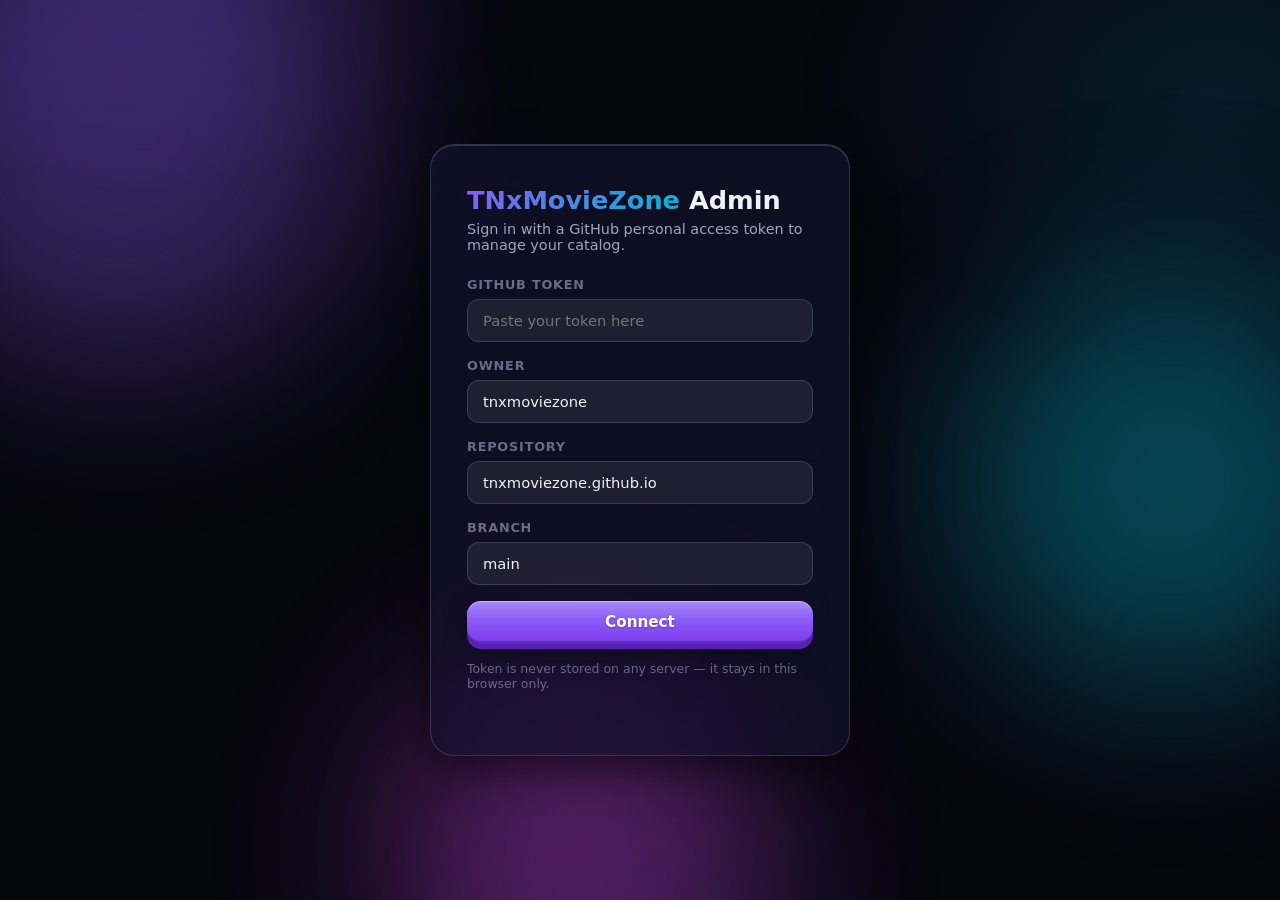
==== commit 37574bc4: "4 new effects: shine/tilt/aurora/ripple + css v11" ====
--- a/admin.html
+++ b/admin.html
@@ -5,10 +5,11 @@
 <meta name="viewport" content="width=device-width, initial-scale=1.0">
 <title>Admin — TNxMovieZone</title>
 <meta name="robots" content="noindex, nofollow">
-<link rel="stylesheet" href="css/style.css?v=9">
+<link rel="stylesheet" href="css/style.css?v=11">
 <link rel="icon" href="logo/logo.png" type="image/png">
 </head>
 <body>
+<div class="aurora-bg" aria-hidden="true"><span></span><span></span><span></span></div>
 
 <!-- ============ LOGIN VIEW (div-based, NO form element) ============ -->
 <div id="loginView" class="admin-login-wrap">
@@ -45,6 +46,7 @@
     <div class="wrap header-inner">
       <a href="index.html" class="logo">TNxMovieZone <span style="font-size:.7rem;color:var(--text-faint)">ADMIN</span></a>
       <div style="margin-left:auto;display:flex;gap:10px;">
+        <button class="icon-btn" id="themeToggle" title="Toggle theme" type="button">🌙</button>
         <button class="btn btn-ghost btn-sm" type="button" onclick="window.open('index.html','_blank')">View Site</button>
       </div>
     </div>
@@ -181,6 +183,44 @@
 
 <div class="toast" id="toast"></div>
 
-<script src="js/admin.js?v=6"></script>
+<script src="js/admin.js?v=7"></script>
+<script>
+/* 3D tilt + ripple effects (2026-10-19) */
+(function(){
+  var fine = window.matchMedia('(pointer:fine)').matches;
+  var reduced = window.matchMedia('(prefers-reduced-motion: reduce)').matches;
+  if (fine && !reduced) {
+    document.addEventListener('mousemove', function(e){
+      var card = e.target.closest ? e.target.closest('.card') : null;
+      document.querySelectorAll('.card.tilting').forEach(function(c){
+        if (c !== card) { c.style.transform=''; c.classList.remove('tilting'); }
+      });
+      if (!card) return;
+      var r = card.getBoundingClientRect();
+      var x = (e.clientX - r.left)/r.width - .5, y = (e.clientY - r.top)/r.height - .5;
+      card.classList.add('tilting');
+      card.style.transform = 'perspective(800px) rotateX('+(-y*10).toFixed(1)+'deg) rotateY('+(x*12).toFixed(1)+'deg) translateY(-4px)';
+    });
+    document.addEventListener('mouseout', function(e){
+      var card = e.target.closest ? e.target.closest('.card') : null;
+      if (card && !card.contains(e.relatedTarget)) { card.style.transform=''; card.classList.remove('tilting'); }
+    });
+  }
+  if (!reduced) {
+    document.addEventListener('click', function(e){
+      var btn = e.target.closest ? e.target.closest('.btn') : null;
+      if (!btn) return;
+      var r = btn.getBoundingClientRect(), d = Math.max(r.width, r.height);
+      var s = document.createElement('span');
+      s.className='ripple';
+      s.style.width = s.style.height = d+'px';
+      s.style.left = (e.clientX - r.left - d/2)+'px';
+      s.style.top = (e.clientY - r.top - d/2)+'px';
+      btn.appendChild(s);
+      setTimeout(function(){ s.remove(); }, 650);
+    });
+  }
+})();
+</script>
 </body>
 </html>
--- a/css/style.css
+++ b/css/style.css
@@ -20,6 +20,7 @@
   --glass: rgba(255,255,255,.07);
   --glass-border: rgba(255,255,255,.14);
   --glass-highlight: rgba(255,255,255,.16);
+  --depth: rgba(0,0,0,.25);
   --card: rgba(18,18,42,.72);
   --danger: #f43f5e;
   --success: #10b981;
@@ -37,8 +38,10 @@
   --text-dim: #55557a;
   --text-faint: #9a9ab5;
   --glass: rgba(255,255,255,.65);
-  --glass-border: rgba(20,20,60,.10);
-  --card: rgba(255,255,255,.85);
+  --glass-border: rgba(20,20,60,.12);
+  --glass-highlight: rgba(255,255,255,.9);
+  --card: rgba(255,255,255,.8);
+  --depth: rgba(20,20,60,.16);
   --shadow: 0 12px 40px rgba(80,70,160,.14);
 }
 
@@ -136,11 +139,11 @@
   font-size: 1.1rem;
   display: grid; place-items: center;
   backdrop-filter: blur(12px); -webkit-backdrop-filter: blur(12px);
-  box-shadow: inset 0 1px 0 var(--glass-highlight), 0 3px 0 rgba(0,0,0,.25), 0 6px 14px rgba(0,0,0,.3);
+  box-shadow: inset 0 1px 0 var(--glass-highlight), 0 3px 0 var(--depth), 0 6px 14px rgba(0,0,0,.3);
   transition: var(--transition);
 }
 .icon-btn:hover { border-color: var(--purple); transform: translateY(-1px); }
-.icon-btn:active { transform: translateY(2px); box-shadow: inset 0 1px 0 var(--glass-highlight), 0 1px 0 rgba(0,0,0,.25); }
+.icon-btn:active { transform: translateY(2px); box-shadow: inset 0 1px 0 var(--glass-highlight), 0 1px 0 var(--depth); }
 
 /* ---------- Buttons ---------- */
 .btn {
@@ -162,10 +165,10 @@
   background: var(--glass); color: var(--text);
   border: 1px solid var(--glass-border);
   backdrop-filter: blur(16px); -webkit-backdrop-filter: blur(16px);
-  box-shadow: inset 0 1px 0 var(--glass-highlight), 0 4px 0 rgba(0,0,0,.25), 0 8px 20px rgba(0,0,0,.3);
-}
-.btn-ghost:hover { border-color: var(--purple); transform: translateY(-2px); box-shadow: inset 0 1px 0 var(--glass-highlight), 0 6px 0 rgba(0,0,0,.25), 0 12px 24px rgba(0,0,0,.35); }
-.btn-ghost:active { transform: translateY(3px); box-shadow: inset 0 1px 0 var(--glass-highlight), 0 1px 0 rgba(0,0,0,.25), 0 4px 10px rgba(0,0,0,.3); }
+  box-shadow: inset 0 1px 0 var(--glass-highlight), 0 4px 0 var(--depth), 0 8px 20px rgba(0,0,0,.3);
+}
+.btn-ghost:hover { border-color: var(--purple); transform: translateY(-2px); box-shadow: inset 0 1px 0 var(--glass-highlight), 0 6px 0 var(--depth), 0 12px 24px rgba(0,0,0,.35); }
+.btn-ghost:active { transform: translateY(3px); box-shadow: inset 0 1px 0 var(--glass-highlight), 0 1px 0 var(--depth), 0 4px 10px rgba(0,0,0,.3); }
 .btn-danger { background: rgba(244,63,94,.14); color: var(--danger); border: 1px solid rgba(244,63,94,.35); }
 .btn-danger:hover { background: rgba(244,63,94,.25); }
 .btn-sm { padding: 8px 16px; font-size: .82rem; border-radius: 10px; }
@@ -774,3 +777,51 @@
   background:rgba(255,60,60,.9); color:#fff;
   font-size:10px; font-weight:800; padding:3px 8px; border-radius:6px;
 }
+
+/* ============ 4 new effects (2026-10-19) ============ */
+
+/* --- 1. Card shine sweep --- */
+.card { position: relative; }
+.card::after {
+  content: ""; position: absolute; top: 0; left: -80%; z-index: 2;
+  width: 60%; height: 100%;
+  background: linear-gradient(105deg, transparent, rgba(255,255,255,.22), transparent);
+  transform: skewX(-20deg);
+  transition: left .7s ease;
+  pointer-events: none;
+}
+.card:hover::after { left: 130%; }
+
+/* --- 3. Animated aurora background --- */
+.aurora-bg { position: fixed; inset: 0; z-index: -1; overflow: hidden; pointer-events: none; }
+.aurora-bg span {
+  position: absolute; border-radius: 50%;
+  filter: blur(90px); opacity: .35;
+  animation: auroraFloat 18s ease-in-out infinite alternate;
+}
+.aurora-bg span:nth-child(1) { width: 480px; height: 480px; left: -120px; top: -120px; background: #8b5cf6; }
+.aurora-bg span:nth-child(2) { width: 420px; height: 420px; right: -100px; top: 30%; background: #06b6d4; animation-delay: -6s; animation-duration: 22s; }
+.aurora-bg span:nth-child(3) { width: 380px; height: 380px; left: 30%; bottom: -140px; background: #d946ef; animation-delay: -12s; animation-duration: 26s; }
+@keyframes auroraFloat {
+  0% { transform: translate(0,0) scale(1); }
+  50% { transform: translate(60px,40px) scale(1.12); }
+  100% { transform: translate(-40px,80px) scale(.95); }
+}
+[data-theme="light"] .aurora-bg span { opacity: .18; }
+
+/* --- 4. Button ripple --- */
+.btn { position: relative; overflow: hidden; }
+.ripple {
+  position: absolute; border-radius: 50%;
+  background: rgba(255,255,255,.45);
+  transform: scale(0); pointer-events: none;
+  animation: rippleAnim .6s ease-out forwards;
+}
+@keyframes rippleAnim { to { transform: scale(3); opacity: 0; } }
+
+/* --- reduced motion guard --- */
+@media (prefers-reduced-motion: reduce) {
+  .aurora-bg span { animation: none; }
+  .card::after { display: none; }
+  .ripple { display: none; }
+}
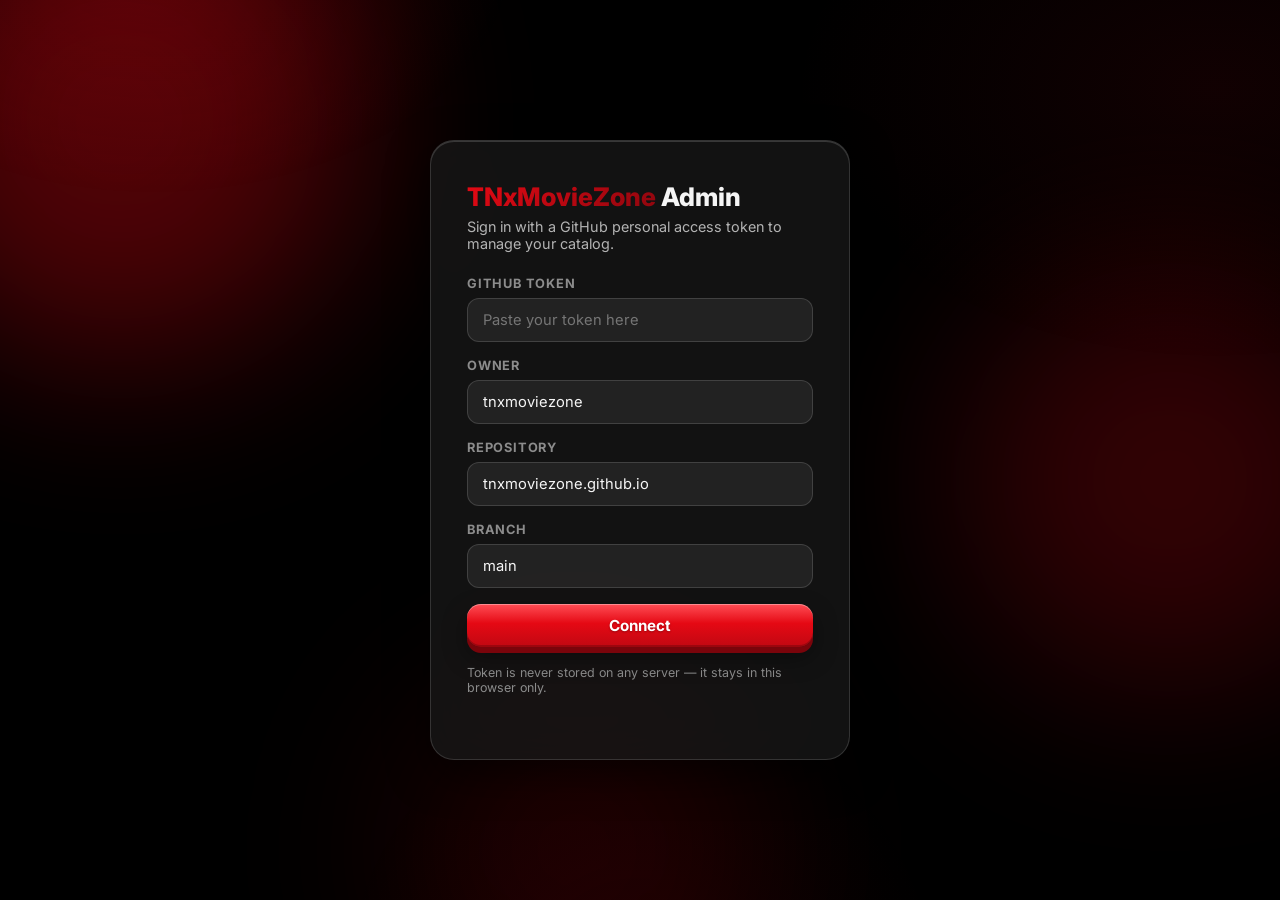
==== commit f6d0c2ef: "theme: Netflix black + red (style.css v15, Bebas Neue + Inter fonts) (admin.html)" ====
--- a/admin.html
+++ b/admin.html
@@ -5,7 +5,10 @@
 <meta name="viewport" content="width=device-width, initial-scale=1.0">
 <title>Admin — TNxMovieZone</title>
 <meta name="robots" content="noindex, nofollow">
-<link rel="stylesheet" href="css/style.css?v=11">
+<link rel="preconnect" href="https://fonts.googleapis.com">
+<link rel="preconnect" href="https://fonts.gstatic.com" crossorigin>
+<link href="https://fonts.googleapis.com/css2?family=Bebas+Neue&family=Inter:wght@400;600;700;800&display=swap" rel="stylesheet">
+<link rel="stylesheet" href="css/style.css?v=15">
 <link rel="icon" href="logo/logo.png" type="image/png">
 </head>
 <body>
@@ -167,10 +170,16 @@
     <div class="field"><label>🎬 Trailer URL <small style="color:var(--text-faint)">(YouTube)</small></label><input type="text" id="mTrailer" placeholder="https://youtube.com/watch?v=..."></div>
     <div class="field"><label>🏷️ Quality</label><select id="mQuality"><option value="">— Select —</option><option>HD</option><option>FHD</option><option>4K</option><option>CAM</option><option>HDTS</option><option>HDTC</option><option>DVD</option><option>WEB-DL</option><option>BluRay</option></select></div>
     <div class="field"><label>📺 Episodes <small style="color:var(--text-faint)">(thakle Web Series-e show hobe)</small></label><input type="text" id="mEpisodes" placeholder="e.g. 12 ba S1: 8, S2: 10"></div>
+    <div class="field">
+      <label>📺 Episode List <small style="color:var(--text-faint)">(per-episode video URL — Web Series er jonno)</small></label>
+      <div id="episodeList"></div>
+      <button type="button" class="btn btn-ghost btn-sm" id="addEpisodeBtn" style="margin-top:8px;">+ Add Episode</button>
+    </div>
     <div class="field"><label>🔞 Age Rating</label><select id="mAge"><option value="">— Select —</option><option>U</option><option>U/A</option><option>A</option><option>18+</option></select></div>
     <div style="display:flex;gap:18px;flex-wrap:wrap;margin-top:6px;">
       <label class="toggle-row"><input type="checkbox" id="mFeatured" class="toggle-input"><span class="toggle-sw"></span> Featured</label>
       <label class="toggle-row"><input type="checkbox" id="mTrending" class="toggle-input"><span class="toggle-sw"></span> Trending</label>
+      <label class="toggle-row"><input type="checkbox" id="mIsNew" class="toggle-input" checked><span class="toggle-sw"></span> 🆕 NEW badge</label>
       <label class="toggle-row"><input type="checkbox" id="mListed" class="toggle-input" checked><span class="toggle-sw"></span> Listed <small style="color:var(--text-faint)">(visible on site)</small></label>
     </div>
     <div class="modal-actions">
@@ -183,7 +192,7 @@
 
 <div class="toast" id="toast"></div>
 
-<script src="js/admin.js?v=7"></script>
+<script src="js/admin.js?v=9"></script>
 <script>
 /* 3D tilt + ripple effects (2026-10-19) */
 (function(){
--- a/css/style.css
+++ b/css/style.css
@@ -1,27 +1,27 @@
 /* ============================================================
    VIOLETFLEX — Premium dark streaming theme
-   Electric purple #8b5cf6 + cyan #06b6d4 gradient accents
+   Electric purple #e50914 + cyan #8f060e gradient accents
    Glassmorphism cards, smooth animations
    ============================================================ */
 
 :root {
-  --bg-0: #07070f;
-  --bg-1: #0c0c1a;
-  --bg-2: #12122a;
-  --purple: #8b5cf6;
-  --purple-soft: #a78bfa;
-  --cyan: #06b6d4;
-  --cyan-soft: #22d3ee;
-  --grad: linear-gradient(135deg, #8b5cf6 0%, #06b6d4 100%);
-  --grad-soft: linear-gradient(135deg, rgba(139,92,246,.25) 0%, rgba(6,182,212,.25) 100%);
-  --text: #f1f1f7;
-  --text-dim: #a3a3c2;
-  --text-faint: #6b6b8a;
+  --bg-0: #000000;
+  --bg-1: #0a0a0a;
+  --bg-2: #141414;
+  --purple: #e50914;
+  --purple-soft: #ff4d55;
+  --cyan: #8f060e;
+  --cyan-soft: #ff6b72;
+  --grad: linear-gradient(135deg, #e50914 0%, #8f060e 100%);
+  --grad-soft: linear-gradient(135deg, rgba(229,9,20,.25) 0%, rgba(143,6,14,.25) 100%);
+  --text: #f5f5f5;
+  --text-dim: #b3b3b3;
+  --text-faint: #8c8c8c;
   --glass: rgba(255,255,255,.07);
   --glass-border: rgba(255,255,255,.14);
   --glass-highlight: rgba(255,255,255,.16);
   --depth: rgba(0,0,0,.25);
-  --card: rgba(18,18,42,.72);
+  --card: rgba(24,24,24,.78);
   --danger: #f43f5e;
   --success: #10b981;
   --warn: #f59e0b;
@@ -31,18 +31,18 @@
 }
 
 [data-theme="light"] {
-  --bg-0: #f4f4fa;
+  --bg-0: #f7f7f7;
   --bg-1: #ffffff;
-  --bg-2: #eceaf7;
-  --text: #17172b;
-  --text-dim: #55557a;
-  --text-faint: #9a9ab5;
+  --bg-2: #e8e8e8;
+  --text: #141414;
+  --text-dim: #525252;
+  --text-faint: #8a8a8a;
   --glass: rgba(255,255,255,.65);
-  --glass-border: rgba(20,20,60,.12);
+  --glass-border: rgba(0,0,0,.12);
   --glass-highlight: rgba(255,255,255,.9);
   --card: rgba(255,255,255,.8);
-  --depth: rgba(20,20,60,.16);
-  --shadow: 0 12px 40px rgba(80,70,160,.14);
+  --depth: rgba(0,0,0,.16);
+  --shadow: 0 12px 40px rgba(0,0,0,.18);
 }
 
 * { margin: 0; padding: 0; box-sizing: border-box; }
@@ -66,9 +66,9 @@
   pointer-events: none;
   z-index: 0;
   background:
-    radial-gradient(600px 400px at 12% -5%, rgba(139,92,246,.16), transparent 60%),
-    radial-gradient(700px 450px at 95% 10%, rgba(6,182,212,.12), transparent 60%),
-    radial-gradient(500px 500px at 50% 110%, rgba(139,92,246,.08), transparent 60%);
+    radial-gradient(600px 400px at 12% -5%, rgba(229,9,20,.16), transparent 60%),
+    radial-gradient(700px 450px at 95% 10%, rgba(143,6,14,.12), transparent 60%),
+    radial-gradient(500px 500px at 50% 110%, rgba(229,9,20,.08), transparent 60%);
 }
 
 [data-theme="light"] body::before { opacity: .5; }
@@ -128,7 +128,7 @@
   outline: none;
   transition: var(--transition);
 }
-.header-search input:focus { border-color: var(--purple); box-shadow: 0 0 0 3px rgba(139,92,246,.18); width: 280px; }
+.header-search input:focus { border-color: var(--purple); box-shadow: 0 0 0 3px rgba(229,9,20,.18); width: 280px; }
 .header-search .icon { position: absolute; left: 12px; top: 50%; transform: translateY(-50%); opacity: .55; }
 .icon-btn {
   width: 40px; height: 40px;
@@ -154,13 +154,13 @@
   transition: var(--transition);
 }
 .btn-grad {
-  background: linear-gradient(180deg, #a78bfa 0%, #8b5cf6 45%, #7c3aed 100%);
+  background: linear-gradient(180deg, #ff4d55 0%, #e50914 45%, #c10812 100%);
   color: #fff;
   text-shadow: 0 1px 2px rgba(0,0,0,.3);
-  box-shadow: inset 0 1px 0 rgba(255,255,255,.35), inset 0 -2px 0 rgba(0,0,0,.2), 0 6px 0 #5b21b6, 0 10px 24px rgba(0,0,0,.4);
-}
-.btn-grad:hover { transform: translateY(-2px); box-shadow: inset 0 1px 0 rgba(255,255,255,.35), inset 0 -2px 0 rgba(0,0,0,.2), 0 8px 0 #5b21b6, 0 14px 32px rgba(139,92,246,.45); }
-.btn-grad:active { transform: translateY(4px); box-shadow: inset 0 1px 0 rgba(255,255,255,.25), inset 0 -1px 0 rgba(0,0,0,.2), 0 2px 0 #5b21b6, 0 4px 12px rgba(0,0,0,.4); }
+  box-shadow: inset 0 1px 0 rgba(255,255,255,.35), inset 0 -2px 0 rgba(0,0,0,.2), 0 6px 0 #7a040b, 0 10px 24px rgba(0,0,0,.4);
+}
+.btn-grad:hover { transform: translateY(-2px); box-shadow: inset 0 1px 0 rgba(255,255,255,.35), inset 0 -2px 0 rgba(0,0,0,.2), 0 8px 0 #7a040b, 0 14px 32px rgba(229,9,20,.45); }
+.btn-grad:active { transform: translateY(4px); box-shadow: inset 0 1px 0 rgba(255,255,255,.25), inset 0 -1px 0 rgba(0,0,0,.2), 0 2px 0 #7a040b, 0 4px 12px rgba(0,0,0,.4); }
 .btn-ghost {
   background: var(--glass); color: var(--text);
   border: 1px solid var(--glass-border);
@@ -248,7 +248,7 @@
   transition: var(--transition);
   animation: fadeIn .5s ease both;
 }
-.card:hover { transform: translateY(-7px) scale(1.02); border-color: rgba(139,92,246,.5); box-shadow: 0 18px 44px rgba(139,92,246,.22); }
+.card:hover { transform: translateY(-7px) scale(1.02); border-color: rgba(229,9,20,.5); box-shadow: 0 18px 44px rgba(229,9,20,.22); }
 .card-poster { position: relative; aspect-ratio: 2/3; overflow: hidden; }
 .card-poster img { width: 100%; height: 100%; object-fit: cover; transition: transform .5s ease; }
 .card:hover .card-poster img { transform: scale(1.07); }
@@ -260,7 +260,7 @@
 .card-play span {
   width: 52px; height: 52px; border-radius: 50%;
   background: var(--grad); display: grid; place-items: center;
-  font-size: 1.2rem; color: #fff; box-shadow: 0 8px 24px rgba(139,92,246,.5);
+  font-size: 1.2rem; color: #fff; box-shadow: 0 8px 24px rgba(229,9,20,.5);
 }
 .card-badge { position: absolute; top: 8px; left: 8px; font-size: .68rem; font-weight: 800; padding: 4px 9px; border-radius: 8px; background: var(--grad); color: #fff; }
 .card-info { padding: 11px 12px 13px; }
@@ -277,7 +277,7 @@
   transition: var(--transition);
 }
 .chip:hover { border-color: var(--purple); color: var(--text); }
-.chip.on { background: var(--grad); color: #fff; border-color: transparent; box-shadow: 0 6px 18px rgba(139,92,246,.35); }
+.chip.on { background: var(--grad); color: #fff; border-color: transparent; box-shadow: 0 6px 18px rgba(229,9,20,.35); }
 
 /* ---------- Grid ---------- */
 .grid { display: grid; grid-template-columns: repeat(auto-fill, minmax(160px, 1fr)); gap: 16px; }
@@ -312,7 +312,7 @@
   transition: var(--transition);
 }
 .srv-btn:hover { border-color: var(--cyan); color: var(--text); }
-.srv-btn.on { background: var(--grad); color: #fff; border-color: transparent; box-shadow: 0 6px 18px rgba(139,92,246,.4); }
+.srv-btn.on { background: var(--grad); color: #fff; border-color: transparent; box-shadow: 0 6px 18px rgba(229,9,20,.4); }
 .player-frame {
   position: relative; border-radius: 20px; overflow: hidden;
   background: #000; aspect-ratio: 16/9; box-shadow: var(--shadow);
@@ -325,7 +325,7 @@
 }
 .spinner {
   width: 52px; height: 52px; border-radius: 50%;
-  border: 4px solid rgba(139,92,246,.2); border-top-color: var(--purple);
+  border: 4px solid rgba(229,9,20,.2); border-top-color: var(--purple);
   animation: spin 1s linear infinite;
 }
 @keyframes spin { to { transform: rotate(360deg); } }
@@ -359,7 +359,7 @@
   color: var(--text); font-size: .92rem; font-family: inherit; outline: none;
   transition: var(--transition);
 }
-.field input:focus, .field select:focus, .field textarea:focus { border-color: var(--purple); box-shadow: 0 0 0 3px rgba(139,92,246,.16); }
+.field input:focus, .field select:focus, .field textarea:focus { border-color: var(--purple); box-shadow: 0 0 0 3px rgba(229,9,20,.16); }
 .field textarea { min-height: 90px; resize: vertical; }
 .login-err { display: none; background: rgba(244,63,94,.12); border: 1px solid rgba(244,63,94,.35); color: #fb7185; padding: 11px 15px; border-radius: 12px; font-size: .86rem; margin-bottom: 16px; }
 .login-err.show { display: block; }
@@ -385,7 +385,7 @@
 th { text-align: left; padding: 13px 16px; font-size: .74rem; text-transform: uppercase; letter-spacing: 1px; color: var(--text-faint); border-bottom: 1px solid var(--glass-border); white-space: nowrap; }
 td { padding: 12px 16px; border-bottom: 1px solid var(--glass-border); vertical-align: middle; }
 tr:last-child td { border-bottom: none; }
-tr:hover td { background: rgba(139,92,246,.05); }
+tr:hover td { background: rgba(229,9,20,.05); }
 .tbl-poster { width: 44px; height: 64px; object-fit: cover; border-radius: 8px; }
 .pill { display: inline-block; font-size: .7rem; font-weight: 700; padding: 4px 10px; border-radius: 999px; background: var(--grad-soft); border: 1px solid var(--glass-border); }
 .row-actions { display: flex; gap: 8px; white-space: nowrap; }
@@ -424,7 +424,7 @@
 }
 .search-results.show { display: block; animation: fadeIn .25s ease; }
 .sr-item { display: flex; gap: 12px; padding: 10px 14px; align-items: center; transition: var(--transition); }
-.sr-item:hover { background: rgba(139,92,246,.08); }
+.sr-item:hover { background: rgba(229,9,20,.08); }
 .sr-item img { width: 40px; height: 58px; object-fit: cover; border-radius: 8px; }
 .sr-item .t { font-weight: 700; font-size: .88rem; }
 .sr-item .s { font-size: .76rem; color: var(--text-faint); }
@@ -464,7 +464,7 @@
   background:#888; transition:all .25s ease;
 }
 .toggle-input:checked + .toggle-sw {
-  background:linear-gradient(135deg,#8b5cf6,#06b6d4);
+  background:linear-gradient(135deg,#e50914,#8f060e);
   border-color:transparent;
 }
 .toggle-input:checked + .toggle-sw::after { left:22px; background:#fff; }
@@ -489,8 +489,8 @@
 
 /* Hero cast strip */
 .hero-cast { display:flex; gap:8px; margin:12px 0 4px; }
-.hcast-item img { width:38px; height:38px; border-radius:50%; object-fit:cover; border:2px solid rgba(139,92,246,.4); }
-.hcast-noimg { width:38px; height:38px; border-radius:50%; display:grid; place-items:center; font-size:1.1rem; background:var(--grad-soft); border:2px solid rgba(139,92,246,.4); }
+.hcast-item img { width:38px; height:38px; border-radius:50%; object-fit:cover; border:2px solid rgba(229,9,20,.4); }
+.hcast-noimg { width:38px; height:38px; border-radius:50%; display:grid; place-items:center; font-size:1.1rem; background:var(--grad-soft); border:2px solid rgba(229,9,20,.4); }
 
 /* Search results full grid */
 .search-grid { display:grid; grid-template-columns:repeat(auto-fill,minmax(140px,1fr)); gap:16px; margin-top:14px; }
@@ -505,10 +505,10 @@
 /* Cast — horizontal auto-adjust scroll */
 .cast-grid { display:flex; gap:12px; margin-top:12px; overflow-x:auto; padding-bottom:8px; -webkit-overflow-scrolling:touch; scrollbar-width:thin; }
 .cast-grid::-webkit-scrollbar { height:6px; }
-.cast-grid::-webkit-scrollbar-thumb { background:rgba(139,92,246,.4); border-radius:3px; }
+.cast-grid::-webkit-scrollbar-thumb { background:rgba(229,9,20,.4); border-radius:3px; }
 .cast-card { text-align:center; flex:0 0 72px; }
-.cast-card img { width:100%; aspect-ratio:1/1; object-fit:cover; border-radius:50%; border:1px solid rgba(139,92,246,.25); }
-.cast-noimg { width:100%; aspect-ratio:1/1; display:grid; place-items:center; font-size:1.4rem; border-radius:50%; background:var(--grad-soft); border:1px solid rgba(139,92,246,.25); }
+.cast-card img { width:100%; aspect-ratio:1/1; object-fit:cover; border-radius:50%; border:1px solid rgba(229,9,20,.25); }
+.cast-noimg { width:100%; aspect-ratio:1/1; display:grid; place-items:center; font-size:1.4rem; border-radius:50%; background:var(--grad-soft); border:1px solid rgba(229,9,20,.25); }
 .cast-name { font-size:10px; margin-top:4px; color:var(--text); font-weight:600; line-height:1.2; overflow:hidden; text-overflow:ellipsis; white-space:nowrap; }
 .cast-char { font-size:9px; color:var(--text-faint); line-height:1.2; overflow:hidden; text-overflow:ellipsis; white-space:nowrap; }
 
@@ -537,18 +537,18 @@
   max-width: 420px;
   width: 100%;
   background: var(--card, #16162a);
-  border: 1px solid rgba(139,92,246,.35);
+  border: 1px solid rgba(229,9,20,.35);
   border-radius: 20px;
   padding: 36px 28px 28px;
   text-align: center;
-  box-shadow: 0 20px 60px rgba(139,92,246,.25);
+  box-shadow: 0 20px 60px rgba(229,9,20,.25);
   animation: popIn .3s ease;
 }
 .notice-modal-icon { font-size: 44px; margin-bottom: 12px; }
 .notice-modal h3 {
   margin: 0 0 10px;
   font-size: 20px;
-  background: linear-gradient(135deg, #8b5cf6, #06b6d4);
+  background: linear-gradient(135deg, #e50914, #8f060e);
   -webkit-background-clip: text;
   background-clip: text;
   -webkit-text-fill-color: transparent;
@@ -575,7 +575,7 @@
 @keyframes kenburns { 0% { transform:scale(1); } 100% { transform:scale(1.12); } }
 @keyframes floatY { 0%,100% { transform:translateY(0); } 50% { transform:translateY(-8px); } }
 @keyframes shimmer { 0% { background-position:-400px 0; } 100% { background-position:400px 0; } }
-@keyframes glowPulse { 0%,100% { box-shadow:0 0 18px rgba(139,92,246,.35); } 50% { box-shadow:0 0 34px rgba(6,182,212,.5); } }
+@keyframes glowPulse { 0%,100% { box-shadow:0 0 18px rgba(229,9,20,.35); } 50% { box-shadow:0 0 34px rgba(143,6,14,.5); } }
 @keyframes spin { to { transform:rotate(360deg); } }
 
 /* --- scroll reveal --- */
@@ -593,7 +593,7 @@
 
 /* --- movie cards: 3D tilt + lift --- */
 .card { transition:transform .35s cubic-bezier(.22,1,.36,1), box-shadow .35s ease; transform-style:preserve-3d; will-change:transform; }
-.card:hover { transform:translateY(-8px) scale(1.03); box-shadow:0 18px 44px rgba(0,0,0,.5), 0 0 24px rgba(139,92,246,.25); z-index:2; }
+.card:hover { transform:translateY(-8px) scale(1.03); box-shadow:0 18px 44px rgba(0,0,0,.5), 0 0 24px rgba(229,9,20,.25); z-index:2; }
 .card-poster { overflow:hidden; }
 .card-poster img { transition:transform .6s cubic-bezier(.22,1,.36,1); }
 .card:hover .card-poster img { transform:scale(1.1); }
@@ -611,7 +611,7 @@
 .btn { transition:transform .2s ease, box-shadow .3s ease, filter .2s ease; position:relative; overflow:hidden; }
 .btn:hover { transform:translateY(-2px); filter:brightness(1.1); }
 .btn:active { transform:translateY(0) scale(.98); }
-.btn-grad:hover { box-shadow:0 8px 28px rgba(139,92,246,.5); animation:glowPulse 2s ease-in-out infinite; }
+.btn-grad:hover { box-shadow:0 8px 28px rgba(229,9,20,.5); animation:glowPulse 2s ease-in-out infinite; }
 .btn::after { content:''; position:absolute; top:0; left:-80%; width:50%; height:100%; background:linear-gradient(100deg,transparent,rgba(255,255,255,.25),transparent); transform:skewX(-20deg); transition:left .5s ease; }
 .btn:hover::after { left:130%; }
 
@@ -624,15 +624,15 @@
 .cast-card { transition:transform .25s ease; }
 .cast-card:hover { transform:translateY(-4px) scale(1.06); }
 .cast-card img { transition:box-shadow .3s ease; }
-.cast-card:hover img { box-shadow:0 0 18px rgba(139,92,246,.5); }
+.cast-card:hover img { box-shadow:0 0 18px rgba(229,9,20,.5); }
 .hcast-item { transition:transform .25s ease; }
 .hcast-item:hover { transform:scale(1.18); }
 
 /* --- detail page --- */
 .detail-poster img { transition:transform .5s ease, box-shadow .5s ease; }
-.detail-poster:hover img { transform:scale(1.03); box-shadow:0 16px 40px rgba(139,92,246,.3); }
+.detail-poster:hover img { transform:scale(1.03); box-shadow:0 16px 40px rgba(229,9,20,.3); }
 .extra-box { transition:transform .25s ease, border-color .25s ease; animation:riseIn .5s both; }
-.extra-box:hover { transform:translateY(-3px); border-color:rgba(139,92,246,.5); }
+.extra-box:hover { transform:translateY(-3px); border-color:rgba(229,9,20,.5); }
 .extra-box:nth-child(2) { animation-delay:.06s; }
 .extra-box:nth-child(3) { animation-delay:.12s; }
 .extra-box:nth-child(4) { animation-delay:.18s; }
@@ -650,7 +650,7 @@
 
 /* --- admin table rows --- */
 .tbl-wrap tbody tr { transition:background .2s ease, transform .2s ease; }
-.tbl-wrap tbody tr:hover { background:rgba(139,92,246,.07); transform:translateX(4px); }
+.tbl-wrap tbody tr:hover { background:rgba(229,9,20,.07); transform:translateX(4px); }
 
 /* --- theme toggle --- */
 .theme-btn { transition:transform .3s ease; }
@@ -684,12 +684,12 @@
 .stat:nth-child(2) { animation-delay:.08s; }
 .stat:nth-child(3) { animation-delay:.16s; }
 .stat:nth-child(4) { animation-delay:.24s; }
-.stat:hover { transform:translateY(-4px) scale(1.02); box-shadow:0 12px 32px rgba(139,92,246,.25); }
-.stat .n { background:linear-gradient(135deg,#8b5cf6,#06b6d4); -webkit-background-clip:text; background-clip:text; -webkit-text-fill-color:transparent; }
+.stat:hover { transform:translateY(-4px) scale(1.02); box-shadow:0 12px 32px rgba(229,9,20,.25); }
+.stat .n { background:linear-gradient(135deg,#e50914,#8f060e); -webkit-background-clip:text; background-clip:text; -webkit-text-fill-color:transparent; }
 
 /* --- form fields --- */
 .field input, .field select, .field textarea { transition:border-color .25s ease, box-shadow .25s ease, transform .2s ease; }
-.field input:focus, .field select:focus, .field textarea:focus { transform:translateY(-1px); box-shadow:0 0 0 3px rgba(139,92,246,.2), 0 4px 16px rgba(139,92,246,.15); }
+.field input:focus, .field select:focus, .field textarea:focus { transform:translateY(-1px); box-shadow:0 0 0 3px rgba(229,9,20,.2), 0 4px 16px rgba(229,9,20,.15); }
 
 /* --- tab buttons --- */
 .tab-btn { transition:all .25s cubic-bezier(.22,1,.36,1); position:relative; }
@@ -702,7 +702,7 @@
 
 /* --- admin buttons --- */
 .btn-danger:hover { box-shadow:0 8px 24px rgba(239,68,68,.4); }
-.btn-ghost:hover { background:rgba(139,92,246,.12); }
+.btn-ghost:hover { background:rgba(229,9,20,.12); }
 
 /* --- movie modal --- */
 .modal-box { max-height:92vh; }
@@ -713,7 +713,7 @@
 
 /* --- TMDB results --- */
 .tmdb-item { transition:transform .2s ease, background .2s ease; animation:fadeSlideL .3s both; }
-.tmdb-item:hover { transform:translateX(6px); background:rgba(139,92,246,.1); }
+.tmdb-item:hover { transform:translateX(6px); background:rgba(229,9,20,.1); }
 
 /* --- logo preview --- */
 .logo-preview img { transition:transform .3s ease; }
@@ -733,12 +733,12 @@
 /* --- modal back button (top-right) --- */
 .modal-back {
   position:absolute; top:14px; right:14px; z-index:5;
-  background:rgba(139,92,246,.12); border:1px solid rgba(139,92,246,.3);
+  background:rgba(229,9,20,.12); border:1px solid rgba(229,9,20,.3);
   color:var(--text); font-size:13px; font-weight:600;
   padding:8px 14px; border-radius:10px; cursor:pointer;
   transition:all .25s ease;
 }
-.modal-back:hover { background:rgba(139,92,246,.25); transform:translateX(-3px); }
+.modal-back:hover { background:rgba(229,9,20,.25); transform:translateX(-3px); }
 
 /* --- category selector --- */
 .cat-select { display:flex; flex-wrap:wrap; gap:8px; margin-top:6px; }
@@ -748,7 +748,7 @@
 /* --- quality badge --- */
 .q-badge {
   position:absolute; top:8px; right:8px; z-index:3;
-  background:linear-gradient(135deg,#8b5cf6,#06b6d4);
+  background:linear-gradient(135deg,#e50914,#8f060e);
   color:#fff; font-size:10px; font-weight:800; letter-spacing:.5px;
   padding:3px 8px; border-radius:6px;
   box-shadow:0 2px 10px rgba(0,0,0,.4);
@@ -756,7 +756,7 @@
 .card-poster { position:relative; }
 .d-quality {
   display:inline-block; margin-left:8px;
-  background:linear-gradient(135deg,#8b5cf6,#06b6d4);
+  background:linear-gradient(135deg,#e50914,#8f060e);
   color:#fff; font-size:11px; font-weight:800;
   padding:3px 10px; border-radius:6px; vertical-align:middle;
 }
@@ -799,9 +799,9 @@
   filter: blur(90px); opacity: .35;
   animation: auroraFloat 18s ease-in-out infinite alternate;
 }
-.aurora-bg span:nth-child(1) { width: 480px; height: 480px; left: -120px; top: -120px; background: #8b5cf6; }
-.aurora-bg span:nth-child(2) { width: 420px; height: 420px; right: -100px; top: 30%; background: #06b6d4; animation-delay: -6s; animation-duration: 22s; }
-.aurora-bg span:nth-child(3) { width: 380px; height: 380px; left: 30%; bottom: -140px; background: #d946ef; animation-delay: -12s; animation-duration: 26s; }
+.aurora-bg span:nth-child(1) { width: 480px; height: 480px; left: -120px; top: -120px; background: #e50914; }
+.aurora-bg span:nth-child(2) { width: 420px; height: 420px; right: -100px; top: 30%; background: #8f060e; animation-delay: -6s; animation-duration: 22s; }
+.aurora-bg span:nth-child(3) { width: 380px; height: 380px; left: 30%; bottom: -140px; background: #450307; animation-delay: -12s; animation-duration: 26s; }
 @keyframes auroraFloat {
   0% { transform: translate(0,0) scale(1); }
   50% { transform: translate(60px,40px) scale(1.12); }
@@ -825,3 +825,52 @@
   .card::after { display: none; }
   .ripple { display: none; }
 }
+
+/* --- episode selector --- */
+.ep-btn {
+  min-width: 52px; padding: 10px 14px;
+  border-radius: 12px; border: 1px solid var(--glass-border);
+  background: var(--glass); color: var(--text);
+  font-size: .85rem; font-weight: 700; cursor: pointer;
+  backdrop-filter: blur(12px); -webkit-backdrop-filter: blur(12px);
+  box-shadow: inset 0 1px 0 var(--glass-highlight), 0 3px 0 var(--depth);
+  transition: var(--transition);
+  white-space: nowrap; max-width: 200px; overflow: hidden; text-overflow: ellipsis;
+}
+.ep-btn:hover { border-color: var(--purple); transform: translateY(-2px); }
+.ep-btn:active { transform: translateY(2px); box-shadow: inset 0 1px 0 var(--glass-highlight), 0 1px 0 var(--depth); }
+.ep-btn.on {
+  background: var(--grad); color: #fff; border-color: transparent;
+  box-shadow: inset 0 1px 0 rgba(255,255,255,.35), 0 4px 0 #7a040b, 0 8px 20px rgba(229,9,20,.4);
+}
+
+/* --- NEW badge --- */
+.n-badge {
+  position: absolute; top: 8px; left: 8px; z-index: 3;
+  background: linear-gradient(135deg, #10b981, #8f060e);
+  color: #fff; font-size: 10px; font-weight: 800;
+  padding: 3px 10px; border-radius: 6px;
+  box-shadow: 0 2px 8px rgba(16,185,129,.5);
+  animation: newPulse 2s ease-in-out infinite;
+}
+@keyframes newPulse {
+  0%, 100% { transform: scale(1); }
+  50% { transform: scale(1.08); }
+}
+@media (prefers-reduced-motion: reduce) { .n-badge { animation: none; } }
+
+/* ============================================================
+   NETFLIX — black + red layer
+   ============================================================ */
+.logo { font-family: 'Bebas Neue', 'Inter', sans-serif; font-size: 1.75rem; letter-spacing: 1.5px; color: #e50914; font-weight: 400; }
+.hero-title { font-family: 'Bebas Neue', 'Inter', sans-serif; font-weight: 400; letter-spacing: 2px; text-transform: uppercase; }
+.detail-title { font-family: 'Bebas Neue', 'Inter', sans-serif; font-weight: 400; letter-spacing: 1.5px; text-transform: uppercase; }
+.row-title { font-weight: 700; letter-spacing: .2px; }
+.header { border-bottom: 1px solid rgba(229,9,20,.18); }
+.card { border: 1px solid rgba(255,255,255,.07); }
+.card:hover { border-color: rgba(229,9,20,.6); box-shadow: 0 18px 44px rgba(0,0,0,.75), 0 0 0 1px rgba(229,9,20,.25), 0 12px 34px rgba(229,9,20,.15); }
+::selection { background: #e50914; color: #fff; }
+::-webkit-scrollbar { width: 9px; height: 9px; }
+::-webkit-scrollbar-track { background: #0a0a0a; }
+::-webkit-scrollbar-thumb { background: linear-gradient(#e50914, #7a040b); border-radius: 8px; }
+[data-theme="light"] ::-webkit-scrollbar-track { background: #e8e8e8; }
